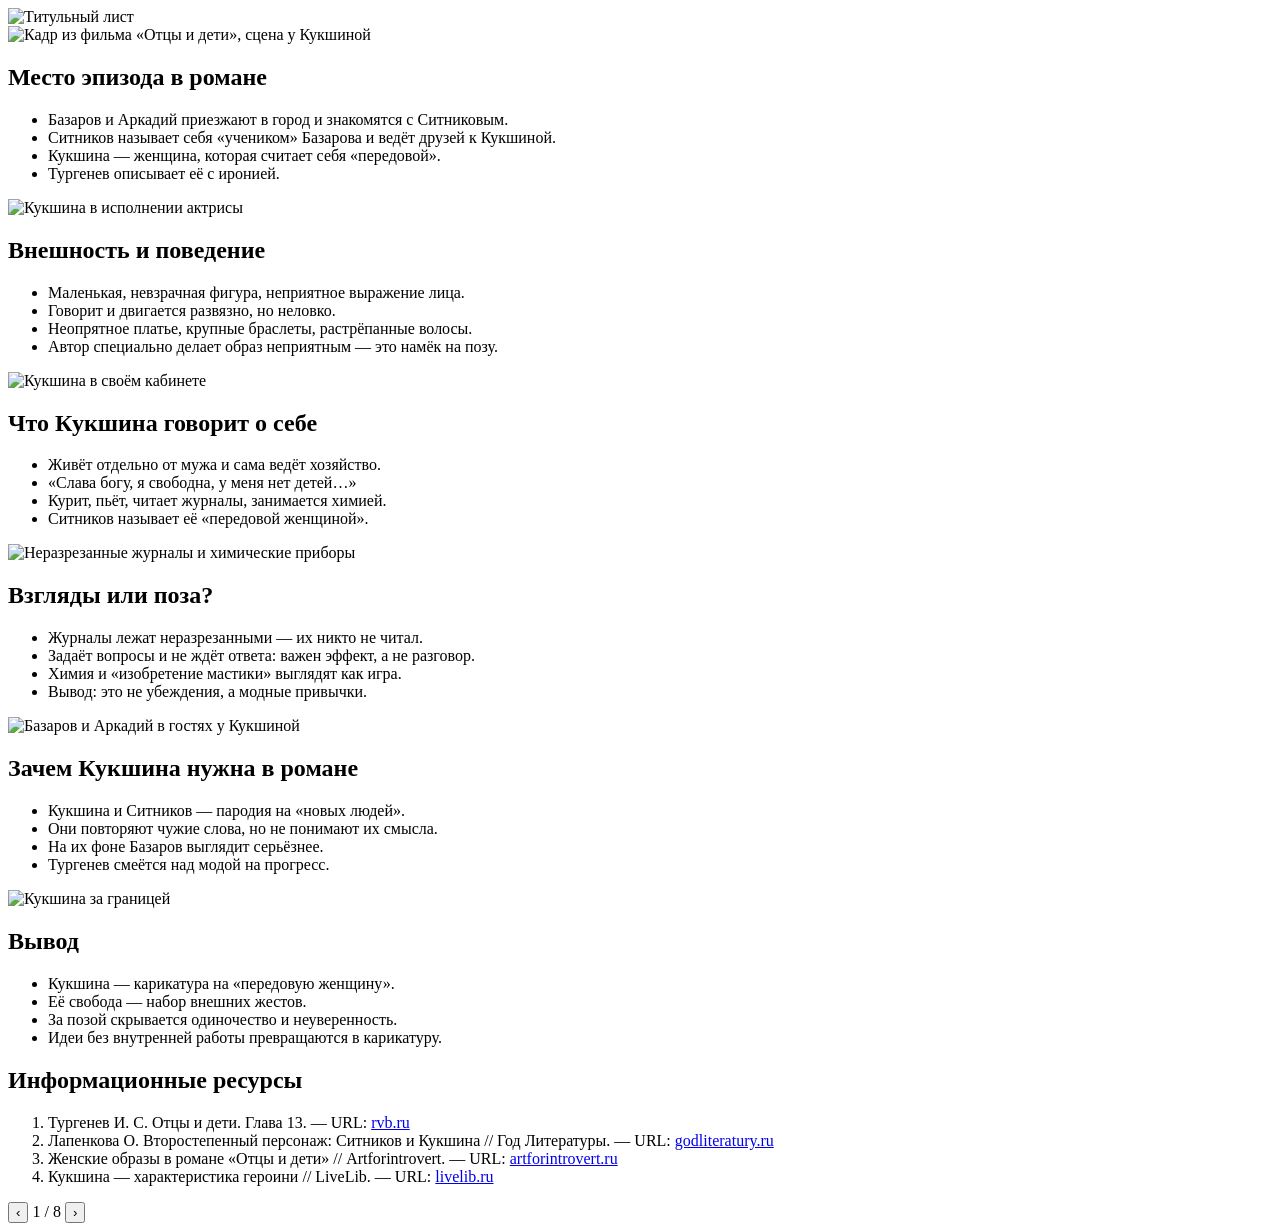
==== index.html @ 2b19e3e8 "Create index.html" ====
<!DOCTYPE html>
<html lang="ru">
<head>
  <meta charset="UTF-8">
  <meta name="viewport" content="width=device-width, initial-scale=1.0">
  <title>Знакомство с Кукшиной — «Отцы и дети»</title>
  <link rel="stylesheet" href="style.css">
</head>
<body>

  <main class="deck" id="deck">

    <!-- 1. ТИТУЛЬНЫЙ СЛАЙД — твоя картинка на весь экран -->
    <section class="slide slide--title is-active" data-slide="1">
      <img class="title-image" src="img/title.jpg" alt="Титульный лист">
    </section>

    <!-- 2 -->
    <section class="slide" data-slide="2">
      <div class="slide__media">
        <img src="img/slide-2.jpg" alt="Кадр из фильма «Отцы и дети», сцена у Кукшиной">
      </div>
      <div class="slide__content">
        <h2 class="slide__title">Место эпизода в романе</h2>
        <ul class="slide__list">
          <li>Базаров и Аркадий приезжают в город и знакомятся с Ситниковым.</li>
          <li>Ситников называет себя «учеником» Базарова и ведёт друзей к Кукшиной.</li>
          <li>Кукшина — женщина, которая считает себя «передовой».</li>
          <li>Тургенев описывает её с иронией.</li>
        </ul>
      </div>
    </section>

    <!-- 3 -->
    <section class="slide" data-slide="3">
      <div class="slide__media">
        <img src="img/slide-3.jpg" alt="Кукшина в исполнении актрисы">
      </div>
      <div class="slide__content">
        <h2 class="slide__title">Внешность и поведение</h2>
        <ul class="slide__list">
          <li>Маленькая, невзрачная фигура, неприятное выражение лица.</li>
          <li>Говорит и двигается развязно, но неловко.</li>
          <li>Неопрятное платье, крупные браслеты, растрёпанные волосы.</li>
          <li>Автор специально делает образ неприятным — это намёк на позу.</li>
        </ul>
      </div>
    </section>

    <!-- 4 -->
    <section class="slide" data-slide="4">
      <div class="slide__media">
        <img src="img/slide-4.jpg" alt="Кукшина в своём кабинете">
      </div>
      <div class="slide__content">
        <h2 class="slide__title">Что Кукшина говорит о себе</h2>
        <ul class="slide__list">
          <li>Живёт отдельно от мужа и сама ведёт хозяйство.</li>
          <li>«Слава богу, я свободна, у меня нет детей…»</li>
          <li>Курит, пьёт, читает журналы, занимается химией.</li>
          <li>Ситников называет её «передовой женщиной».</li>
        </ul>
      </div>
    </section>

    <!-- 5 -->
    <section class="slide" data-slide="5">
      <div class="slide__media">
        <img src="img/slide-5.jpg" alt="Неразрезанные журналы и химические приборы">
      </div>
      <div class="slide__content">
        <h2 class="slide__title">Взгляды или поза?</h2>
        <ul class="slide__list">
          <li>Журналы лежат неразрезанными — их никто не читал.</li>
          <li>Задаёт вопросы и не ждёт ответа: важен эффект, а не разговор.</li>
          <li>Химия и «изобретение мастики» выглядят как игра.</li>
          <li>Вывод: это не убеждения, а модные привычки.</li>
        </ul>
      </div>
    </section>

    <!-- 6 -->
    <section class="slide" data-slide="6">
      <div class="slide__media">
        <img src="img/slide-6.jpg" alt="Базаров и Аркадий в гостях у Кукшиной">
      </div>
      <div class="slide__content">
        <h2 class="slide__title">Зачем Кукшина нужна в романе</h2>
        <ul class="slide__list">
          <li>Кукшина и Ситников — пародия на «новых людей».</li>
          <li>Они повторяют чужие слова, но не понимают их смысла.</li>
          <li>На их фоне Базаров выглядит серьёзнее.</li>
          <li>Тургенев смеётся над модой на прогресс.</li>
        </ul>
      </div>
    </section>

    <!-- 7 -->
    <section class="slide" data-slide="7">
      <div class="slide__media">
        <img src="img/slide-7.jpg" alt="Кукшина за границей">
      </div>
      <div class="slide__content">
        <h2 class="slide__title">Вывод</h2>
        <ul class="slide__list">
          <li>Кукшина — карикатура на «передовую женщину».</li>
          <li>Её свобода — набор внешних жестов.</li>
          <li>За позой скрывается одиночество и неуверенность.</li>
          <li>Идеи без внутренней работы превращаются в карикатуру.</li>
        </ul>
      </div>
    </section>

    <!-- 8 -->
    <section class="slide slide--resources" data-slide="8">
      <div class="slide__content">
        <h2 class="slide__title">Информационные ресурсы</h2>
        <ol class="slide__list slide__list--links">
          <li>Тургенев И. С. Отцы и дети. Глава 13. — URL: <a href="https://rvb.ru/turgenev/01text/vol_08/01/0318.htm" target="_blank" rel="noopener">rvb.ru</a></li>
          <li>Лапенкова О. Второстепенный персонаж: Ситников и Кукшина // Год Литературы. — URL: <a href="https://godliteratury.ru/articles/2024/01/23/vtorostepennyj-personazh-sitnikov-i-kukshina-i-s-turgenev-otcy-i-deti" target="_blank" rel="noopener">godliteratury.ru</a></li>
          <li>Женские образы в романе «Отцы и дети» // Artforintrovert. — URL: <a href="https://artforintrovert.ru/magazine/tpost/7gdvgv6zh1-zhenskie-obrazi-v-romane-ottsi-i-deti-tu" target="_blank" rel="noopener">artforintrovert.ru</a></li>
          <li>Кукшина — характеристика героини // LiveLib. — URL: <a href="https://www.livelib.ru/character/12571/editions-kukshina/~2" target="_blank" rel="noopener">livelib.ru</a></li>
        </ol>
      </div>
    </section>

  </main>

  <div class="controls">
    <button class="controls__btn" id="prev" aria-label="Предыдущий слайд">‹</button>
    <span class="controls__counter"><span id="current">1</span>&nbsp;/&nbsp;<span id="total">8</span></span>
    <button class="controls__btn" id="next" aria-label="Следующий слайд">›</button>
  </div>

  <script src="script.js"></script>
</body>
</html>
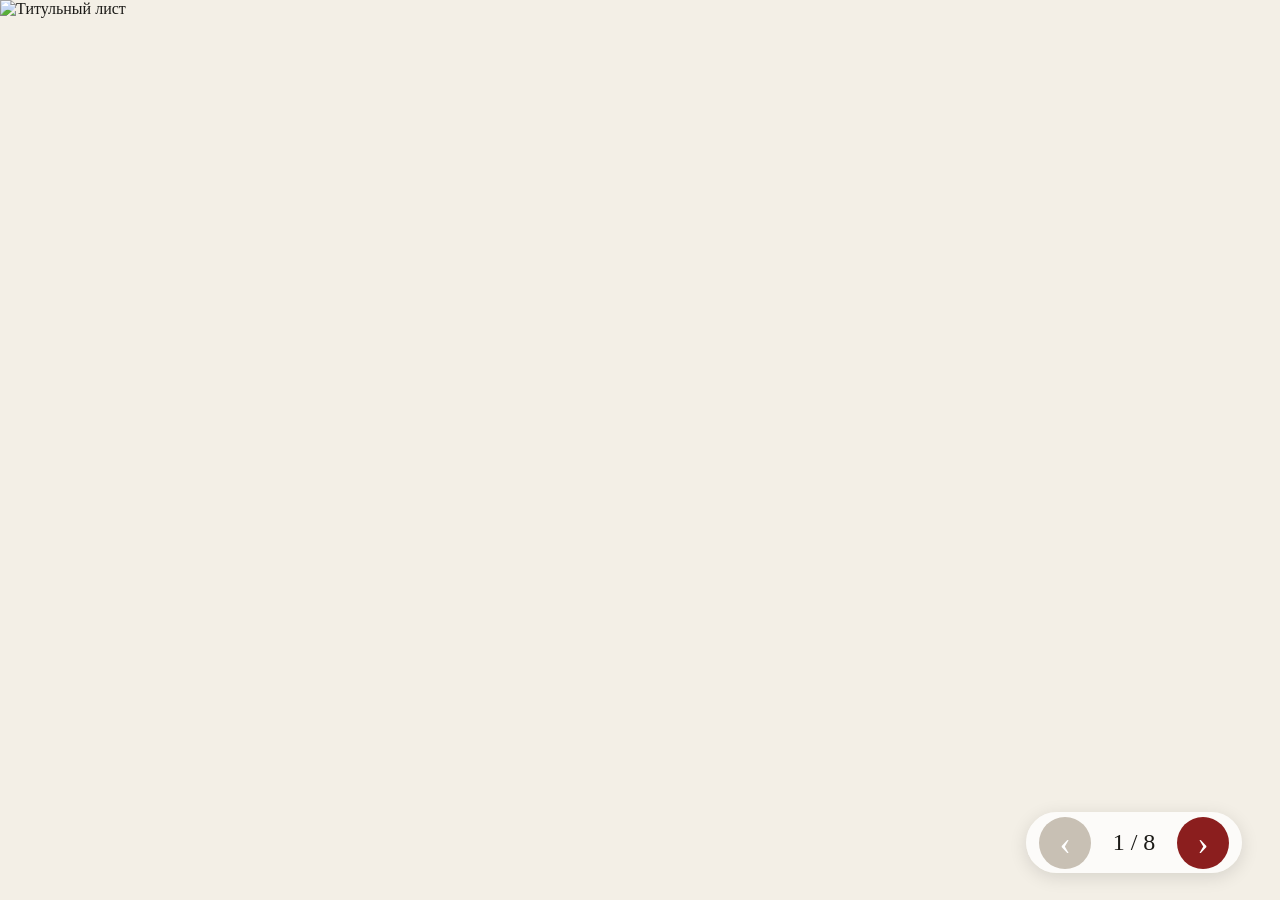
==== commit b781ad89: "Update index.html" ====
--- a/index.html
+++ b/index.html
@@ -23,10 +23,10 @@
       <div class="slide__content">
         <h2 class="slide__title">Место эпизода в романе</h2>
         <ul class="slide__list">
-          <li>Базаров и Аркадий приезжают в город и знакомятся с Ситниковым.</li>
-          <li>Ситников называет себя «учеником» Базарова и ведёт друзей к Кукшиной.</li>
-          <li>Кукшина — женщина, которая считает себя «передовой».</li>
-          <li>Тургенев описывает её с иронией.</li>
+          <li>В городе Базаров и Аркадий знакомятся с Ситниковым.</li>
+          <li>Он называет себя «учеником» Базарова и ведёт их к Кукшиной.</li>
+          <li>Кукшина считает себя «передовой» женщиной.</li>
+          <li>Автор описывает её с иронией.</li>
         </ul>
       </div>
     </section>
@@ -39,10 +39,10 @@
       <div class="slide__content">
         <h2 class="slide__title">Внешность и поведение</h2>
         <ul class="slide__list">
-          <li>Маленькая, невзрачная фигура, неприятное выражение лица.</li>
-          <li>Говорит и двигается развязно, но неловко.</li>
-          <li>Неопрятное платье, крупные браслеты, растрёпанные волосы.</li>
-          <li>Автор специально делает образ неприятным — это намёк на позу.</li>
+          <li>Невзрачная фигура и неприятное лицо.</li>
+          <li>Держится развязно, но при этом очень неловко.</li>
+          <li>Неопрятная одежда, браслеты, растрёпанные волосы.</li>
+          <li>Тургенев специально делает её образ неприятным — это намёк, что она просто играет роль.</li>
         </ul>
       </div>
     </section>
@@ -55,9 +55,9 @@
       <div class="slide__content">
         <h2 class="slide__title">Что Кукшина говорит о себе</h2>
         <ul class="slide__list">
-          <li>Живёт отдельно от мужа и сама ведёт хозяйство.</li>
-          <li>«Слава богу, я свободна, у меня нет детей…»</li>
-          <li>Курит, пьёт, читает журналы, занимается химией.</li>
+          <li>Живёт отдельно от мужа и сама управляет имением.</li>
+          <li>Говорит: «Слава богу, я свободна, у меня нет детей…»</li>
+          <li>Курит, пьёт, выписывает журналы и занимается химией.</li>
           <li>Ситников называет её «передовой женщиной».</li>
         </ul>
       </div>
@@ -71,10 +71,10 @@
       <div class="slide__content">
         <h2 class="slide__title">Взгляды или поза?</h2>
         <ul class="slide__list">
-          <li>Журналы лежат неразрезанными — их никто не читал.</li>
-          <li>Задаёт вопросы и не ждёт ответа: важен эффект, а не разговор.</li>
-          <li>Химия и «изобретение мастики» выглядят как игра.</li>
-          <li>Вывод: это не убеждения, а модные привычки.</li>
+          <li>Журналы лежат неразрезанными — она их даже не читала.</li>
+          <li>Задаёт вопросы, но ответы ей не нужны. Главное — показать себя.</li>
+          <li>Химия и «мастика» — это просто игра в науку.</li>
+          <li>По сути, это не убеждения, а просто мода.</li>
         </ul>
       </div>
     </section>
@@ -87,10 +87,10 @@
       <div class="slide__content">
         <h2 class="slide__title">Зачем Кукшина нужна в романе</h2>
         <ul class="slide__list">
-          <li>Кукшина и Ситников — пародия на «новых людей».</li>
-          <li>Они повторяют чужие слова, но не понимают их смысла.</li>
-          <li>На их фоне Базаров выглядит серьёзнее.</li>
-          <li>Тургенев смеётся над модой на прогресс.</li>
+          <li>Кукшина и Ситников — это карикатура на «новых людей».</li>
+          <li>Они повторяют умные слова, но сами не понимают их сути.</li>
+          <li>Рядом с ними Базаров кажется куда более серьёзным.</li>
+          <li>Автор смеётся не над идеями, а над модой на них.</li>
         </ul>
       </div>
     </section>
@@ -103,10 +103,10 @@
       <div class="slide__content">
         <h2 class="slide__title">Вывод</h2>
         <ul class="slide__list">
-          <li>Кукшина — карикатура на «передовую женщину».</li>
-          <li>Её свобода — набор внешних жестов.</li>
-          <li>За позой скрывается одиночество и неуверенность.</li>
-          <li>Идеи без внутренней работы превращаются в карикатуру.</li>
+          <li>Кукшина — это карикатура на «передовую женщину».</li>
+          <li>Её свобода — это только внешние атрибуты.</li>
+          <li>А за этой позой прячется одиночество и неуверенность.</li>
+          <li>Если идеи не пережиты внутри, они превращаются в карикатуру.</li>
         </ul>
       </div>
     </section>
--- a/style.css
+++ b/style.css
@@ -0,0 +1,249 @@
+* {
+  box-sizing: border-box;
+  margin: 0;
+  padding: 0;
+}
+
+html,
+body {
+  height: 100%;
+}
+
+body {
+  font-family: "Times New Roman", Times, serif;
+  background: #f3efe6;
+  color: #1b1a17;
+  overflow: hidden;
+}
+
+/* ---------- Слайды ---------- */
+
+.deck {
+  position: relative;
+  width: 100%;
+  height: 100%;
+}
+
+.slide {
+  position: absolute;
+  inset: 0;
+  display: grid;
+  grid-template-columns: 1fr 1fr;
+  gap: 4vw;
+  align-items: center;
+  padding: 6vh 6vw;
+  opacity: 0;
+  visibility: hidden;
+  transition: opacity 0.45s ease, visibility 0.45s ease;
+}
+
+.slide.is-active {
+  opacity: 1;
+  visibility: visible;
+}
+
+/* Титульный слайд — картинка на весь экран */
+.slide--title {
+  display: block;
+  padding: 0;
+}
+
+.title-image {
+  display: block;
+  width: 100%;
+  height: 100%;
+  object-fit: cover;
+}
+
+/* Картинка на слайде */
+.slide__media {
+  height: 68vh;
+  overflow: hidden;
+  border-radius: 6px;
+  box-shadow: 0 10px 30px rgba(0, 0, 0, 0.18);
+}
+
+.slide__media img {
+  width: 100%;
+  height: 100%;
+  object-fit: cover;
+}
+
+/* Текст */
+.slide__content {
+  display: flex;
+  flex-direction: column;
+  gap: 2vh;
+}
+
+.slide__title {
+  font-size: clamp(30px, 3vw, 46px);
+  line-height: 1.15;
+  font-weight: 700;
+  border-bottom: 3px solid #8b1e1e;
+  padding-bottom: 0.4em;
+}
+
+.slide__list {
+  list-style: none;
+  display: flex;
+  flex-direction: column;
+  gap: 1.6vh;
+}
+
+.slide__list li {
+  position: relative;
+  padding-left: 1.2em;
+  font-size: clamp(24px, 1.6vw, 30px);
+  line-height: 1.35;
+}
+
+.slide__list li::before {
+  content: "—";
+  position: absolute;
+  left: 0;
+  color: #8b1e1e;
+}
+
+/* Слайд с ресурсами */
+.slide--resources {
+  grid-template-columns: 1fr;
+  padding: 8vh 8vw;
+}
+
+.slide__list--links {
+  counter-reset: link;
+  gap: 2vh;
+}
+
+.slide__list--links li {
+  padding-left: 1.6em;
+  font-size: clamp(24px, 1.35vw, 28px);
+}
+
+.slide__list--links li::before {
+  counter-increment: link;
+  content: counter(link) ".";
+  color: #8b1e1e;
+}
+
+.slide__list--links a {
+  color: #1f4e8c;
+  text-decoration: none;
+  border-bottom: 1px dashed #1f4e8c;
+}
+
+.slide__list--links a:hover {
+  border-bottom-style: solid;
+}
+
+/* ---------- Появление текста (спецэффект) ---------- */
+
+.slide.is-active .slide__title,
+.slide.is-active .slide__list li,
+.slide.is-active .slide__media {
+  animation: riseIn 0.6s ease both;
+}
+
+.slide.is-active .slide__title {
+  animation-delay: 0.1s;
+}
+
+.slide.is-active .slide__media {
+  animation-delay: 0.15s;
+}
+
+.slide.is-active .slide__list li:nth-child(1) { animation-delay: 0.3s; }
+.slide.is-active .slide__list li:nth-child(2) { animation-delay: 0.45s; }
+.slide.is-active .slide__list li:nth-child(3) { animation-delay: 0.6s; }
+.slide.is-active .slide__list li:nth-child(4) { animation-delay: 0.75s; }
+.slide.is-active .slide__list li:nth-child(5) { animation-delay: 0.9s; }
+
+@keyframes riseIn {
+  from {
+    opacity: 0;
+    transform: translateY(22px);
+  }
+  to {
+    opacity: 1;
+    transform: translateY(0);
+  }
+}
+
+/* ---------- Кнопки ---------- */
+
+.controls {
+  position: fixed;
+  right: 3vw;
+  bottom: 3vh;
+  display: flex;
+  align-items: center;
+  gap: 1vw;
+  background: rgba(255, 255, 255, 0.75);
+  padding: 0.5vh 1vw;
+  border-radius: 40px;
+  backdrop-filter: blur(4px);
+  box-shadow: 0 4px 18px rgba(0, 0, 0, 0.12);
+}
+
+.controls__btn {
+  font-family: inherit;
+  font-size: 34px;
+  line-height: 1;
+  width: 52px;
+  height: 52px;
+  border: none;
+  border-radius: 50%;
+  background: #8b1e1e;
+  color: #fff;
+  cursor: pointer;
+  transition: background 0.2s ease, transform 0.15s ease;
+}
+
+.controls__btn:hover {
+  background: #651414;
+  transform: scale(1.06);
+}
+
+.controls__btn:disabled {
+  background: #c8c0b4;
+  cursor: default;
+  transform: none;
+}
+
+.controls__counter {
+  font-size: 24px;
+  min-width: 60px;
+  text-align: center;
+}
+
+/* ---------- Адаптивность ---------- */
+
+@media (max-width: 900px) {
+  .slide {
+    grid-template-columns: 1fr;
+    grid-template-rows: 40% 1fr;
+    padding: 4vh 5vw;
+    gap: 2vh;
+    overflow-y: auto;
+  }
+
+  .slide__media {
+    height: 100%;
+  }
+
+  .slide__list li {
+    font-size: 24px;
+  }
+}
+
+/* Для тех, кто отключил анимацию в системе */
+@media (prefers-reduced-motion: reduce) {
+  .slide,
+  .slide.is-active .slide__title,
+  .slide.is-active .slide__media,
+  .slide.is-active .slide__list li {
+    animation: none;
+    transition: none;
+  }
+}
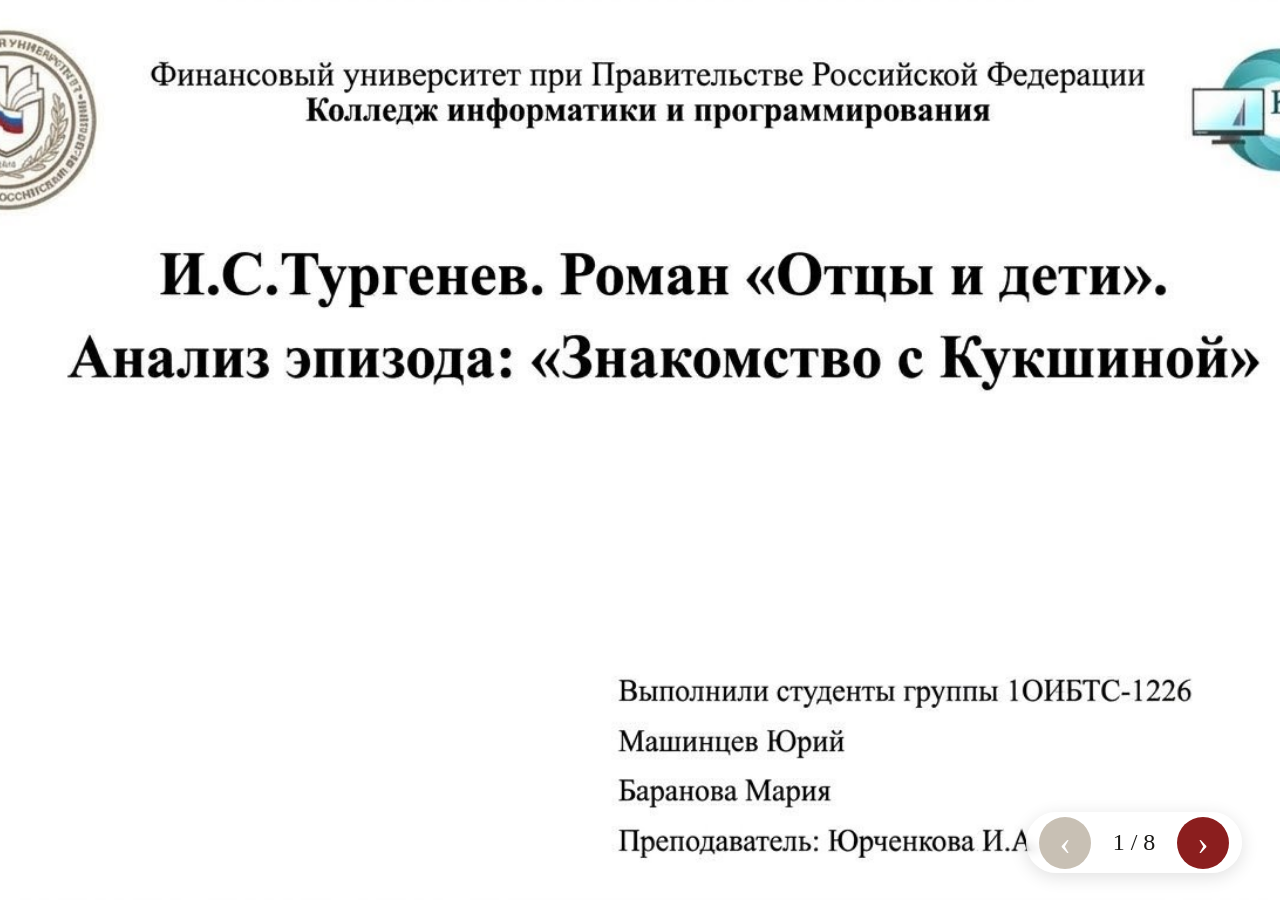
==== commit d9fb9810: "Update index.html" ====
--- a/index.html
+++ b/index.html
@@ -3,7 +3,7 @@
 <head>
   <meta charset="UTF-8">
   <meta name="viewport" content="width=device-width, initial-scale=1.0">
-  <title>Знакомство с Кукшиной — «Отцы и дети»</title>
+  <title>Знакомство с Кукшиной - «Отцы и дети»</title>
   <link rel="stylesheet" href="style.css">
 </head>
 <body>
@@ -42,7 +42,7 @@
           <li>Невзрачная фигура и неприятное лицо.</li>
           <li>Держится развязно, но при этом очень неловко.</li>
           <li>Неопрятная одежда, браслеты, растрёпанные волосы.</li>
-          <li>Тургенев специально делает её образ неприятным — это намёк, что она просто играет роль.</li>
+          <li>Тургенев специально делает её образ неприятным - это намёк, что она просто играет роль.</li>
         </ul>
       </div>
     </section>
@@ -71,8 +71,8 @@
       <div class="slide__content">
         <h2 class="slide__title">Взгляды или поза?</h2>
         <ul class="slide__list">
-          <li>Журналы лежат неразрезанными — она их даже не читала.</li>
-          <li>Задаёт вопросы, но ответы ей не нужны. Главное — показать себя.</li>
+          <li>Журналы лежат неразрезанными - она их даже не читала.</li>
+          <li>Задаёт вопросы, но ответы ей не нужны. Главное - показать себя.</li>
           <li>Химия и «мастика» — это просто игра в науку.</li>
           <li>По сути, это не убеждения, а просто мода.</li>
         </ul>
@@ -87,7 +87,7 @@
       <div class="slide__content">
         <h2 class="slide__title">Зачем Кукшина нужна в романе</h2>
         <ul class="slide__list">
-          <li>Кукшина и Ситников — это карикатура на «новых людей».</li>
+          <li>Кукшина и Ситников - это карикатура на «новых людей».</li>
           <li>Они повторяют умные слова, но сами не понимают их сути.</li>
           <li>Рядом с ними Базаров кажется куда более серьёзным.</li>
           <li>Автор смеётся не над идеями, а над модой на них.</li>
@@ -103,8 +103,8 @@
       <div class="slide__content">
         <h2 class="slide__title">Вывод</h2>
         <ul class="slide__list">
-          <li>Кукшина — это карикатура на «передовую женщину».</li>
-          <li>Её свобода — это только внешние атрибуты.</li>
+          <li>Кукшина - это карикатура на «передовую женщину».</li>
+          <li>Её свобода - это только внешние атрибуты.</li>
           <li>А за этой позой прячется одиночество и неуверенность.</li>
           <li>Если идеи не пережиты внутри, они превращаются в карикатуру.</li>
         </ul>
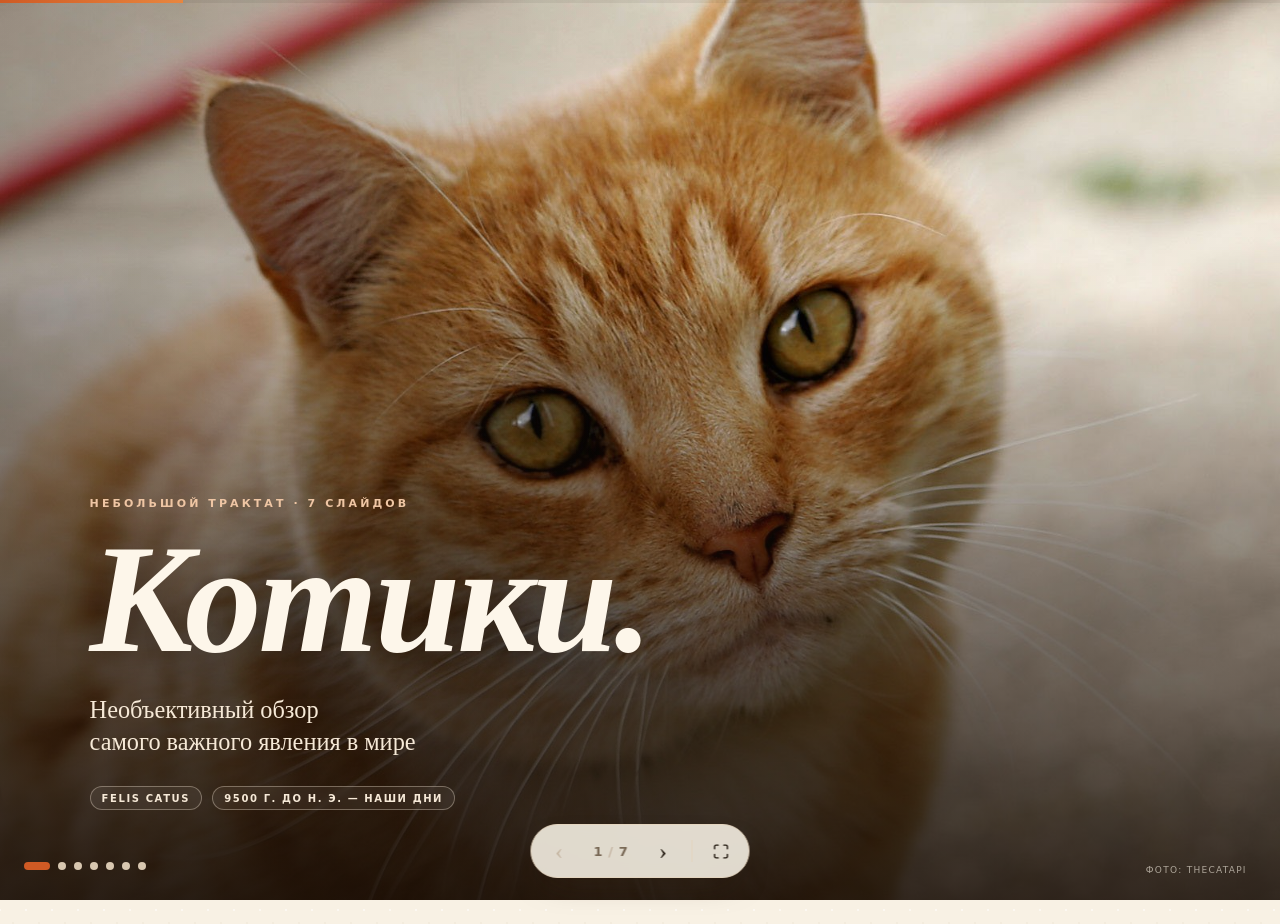
==== commit 883883bc: "Add files via upload" ====
--- a/index.html
+++ b/index.html
@@ -3,133 +3,182 @@
 <head>
   <meta charset="UTF-8">
   <meta name="viewport" content="width=device-width, initial-scale=1.0">
-  <title>Знакомство с Кукшиной - «Отцы и дети»</title>
+  <title>Котики — небольшой трактат</title>
+  <meta name="description" content="Семь слайдов о котиках: наука, анатомия, история, породы и факты.">
   <link rel="stylesheet" href="style.css">
 </head>
 <body>
 
+  <div class="progress" aria-hidden="true"><span class="progress__bar" id="progressBar"></span></div>
+
   <main class="deck" id="deck">
 
-    <!-- 1. ТИТУЛЬНЫЙ СЛАЙД — твоя картинка на весь экран -->
+    <!-- 1. ТИТУЛ -->
     <section class="slide slide--title is-active" data-slide="1">
-      <img class="title-image" src="img/title.jpg" alt="Титульный лист">
+      <img class="title-image" src="img/title.jpg" alt="Рыжий кот смотрит в камеру">
+      <div class="title-shade" aria-hidden="true"></div>
+      <div class="title-content">
+        <p class="title-kicker">Небольшой трактат · 7 слайдов</p>
+        <h1 class="title-name">Котики.</h1>
+        <p class="title-sub">Необъективный обзор<br>самого важного явления в мире</p>
+        <div class="title-meta"><span>Felis catus</span><span>9500 г. до н. э. — наши дни</span></div>
+      </div>
+      <p class="title-credit">Фото: TheCatAPI</p>
     </section>
 
-    <!-- 2 -->
+    <!-- 2. НАУКА -->
     <section class="slide" data-slide="2">
-      <div class="slide__media">
-        <img src="img/slide-2.jpg" alt="Кадр из фильма «Отцы и дети», сцена у Кукшиной">
-      </div>
+      <figure class="slide__media">
+        <img src="img/slide-2.jpg" alt="Кот лежит на ковре и смотрит в камеру">
+        <figcaption>Профессиональный лежебока. Фото: TheCatAPI</figcaption>
+      </figure>
       <div class="slide__content">
-        <h2 class="slide__title">Место эпизода в романе</h2>
+        <p class="slide__kicker">01 · Наука</p>
+        <h2 class="slide__title">Кто вы, мистер Кот?</h2>
+        <p class="slide__lead">Кошка живёт рядом с человеком дольше, чем существует письменность. За это время она неплохо устроилась.</p>
         <ul class="slide__list">
-          <li>В городе Базаров и Аркадий знакомятся с Ситниковым.</li>
-          <li>Он называет себя «учеником» Базарова и ведёт их к Кукшиной.</li>
-          <li>Кукшина считает себя «передовой» женщиной.</li>
-          <li>Автор описывает её с иронией.</li>
+          <li>Одомашнены ~10 000 лет назад. Древнейшее захоронение человека с кошкой — Кипр, ~9500 г. до н. э.</li>
+          <li>230 костей и 32 мышцы в каждом ухе. Неудивительно, что уши живут своей жизнью.</li>
+          <li>Мурчат на 25–150 Гц — на этой частоте кости, говорят, заживают быстрее.</li>
+          <li>Спят 12–16 часов в сутки: до двух третей жизни — лёжа.</li>
+          <li>Около 250 млн нейронов в коре — больше, чем у собаки. Собака всё равно не поверит.</li>
         </ul>
       </div>
+      <span class="slide__num" aria-hidden="true">02</span>
     </section>
 
-    <!-- 3 -->
-    <section class="slide" data-slide="3">
-      <div class="slide__media">
-        <img src="img/slide-3.jpg" alt="Кукшина в исполнении актрисы">
+    <!-- 3. АНАТОМИЯ -->
+    <section class="slide slide--flip" data-slide="3">
+      <figure class="slide__media">
+        <img src="img/slide-3.jpg" alt="Морда кота крупным планом: глаз и усы">
+        <figcaption>Вибриссы в рабочем положении. Фото: TheCatAPI</figcaption>
+      </figure>
+      <div class="slide__content">
+        <p class="slide__kicker">02 · Анатомия</p>
+        <h2 class="slide__title">Анатомия обаяния</h2>
+        <p class="slide__lead">Всё, что кажется милым, на самом деле — инженерия.</p>
+        <div class="features">
+          <div class="feature">
+            <h3>Глаза</h3>
+            <p>Тапетум — зеркальный слой. Видят при свете в шесть раз слабее того, что нужно человеку. В полной темноте — нет.</p>
+          </div>
+          <div class="feature">
+            <h3>Усы</h3>
+            <p>Вибриссы шириной с тело: встроенный дальномер. Стричь нельзя — это не украшение.</p>
+          </div>
+          <div class="feature">
+            <h3>Уши</h3>
+            <p>32 мышцы, поворот на 180°, каждое независимо. Живой радар.</p>
+          </div>
+          <div class="feature">
+            <h3>Хвост</h3>
+            <p>Балансир и индикатор настроения. Дёргается — лучше не гладить.</p>
+          </div>
+        </div>
       </div>
+      <span class="slide__num" aria-hidden="true">03</span>
+    </section>
+
+    <!-- 4. ИСТОРИЯ -->
+    <section class="slide" data-slide="4">
+      <figure class="slide__media">
+        <img src="img/slide-4.jpg" alt="Чёрный кот в солнцезащитных очках лежит на столе">
+        <figcaption>Звезда интернета. Фото: TheCatAPI</figcaption>
+      </figure>
       <div class="slide__content">
-        <h2 class="slide__title">Внешность и поведение</h2>
-        <ul class="slide__list">
-          <li>Невзрачная фигура и неприятное лицо.</li>
-          <li>Держится развязно, но при этом очень неловко.</li>
-          <li>Неопрятная одежда, браслеты, растрёпанные волосы.</li>
-          <li>Тургенев специально делает её образ неприятным - это намёк, что она просто играет роль.</li>
+        <p class="slide__kicker">03 · Культура</p>
+        <h2 class="slide__title">От Бастет до мемов</h2>
+        <p class="slide__lead">Путь от божества до интернет-звезды занял всего-то одиннадцать тысяч лет.</p>
+        <ol class="timeline">
+          <li><span class="year">~9500 до н. э.</span>Кипр: кошку хоронят вместе с человеком.</li>
+          <li><span class="year">~2000 до н. э.</span>Египет: кошка — воплощение Бастет. За убийство кошки — смерть.</li>
+          <li><span class="year">Средние века</span>Европа: из символа уюта — в символ ведьмы. Потом Европа пожалела: чума.</li>
+          <li><span class="year">1871</span>Лондон, Хрустальный дворец: первая выставка кошек.</li>
+          <li><span class="year">2005–2015</span>Интернет: YouTube, «I Can Has Cheezburger», Grumpy Cat. Кот стал контентом.</li>
+        </ol>
+      </div>
+      <span class="slide__num" aria-hidden="true">04</span>
+    </section>
+
+    <!-- 5. ПОРОДЫ -->
+    <section class="slide slide--flip" data-slide="5">
+      <figure class="slide__media">
+        <img src="img/slide-5.jpg" alt="Пушистый кот сидит в снегу">
+        <figcaption>Судя по шубе — сибирская. Фото: TheCatAPI</figcaption>
+      </figure>
+      <div class="slide__content">
+        <p class="slide__kicker">04 · Породы</p>
+        <h2 class="slide__title">Краткий гид по породам</h2>
+        <p class="slide__lead">Все кошки прекрасны. Некоторые — ещё и очень большие.</p>
+        <div class="breeds">
+          <div class="breed"><b>Мейн-кун</b><span>«Кот-собака» до 12 кг. Обожает хозяина и воду.</span></div>
+          <div class="breed"><b>Сибирская</b><span>Тройная шуба. Переживёт зиму и вашу диету.</span></div>
+          <div class="breed"><b>Бенгальская</b><span>Леопард в квартире. Любит воду и высоту.</span></div>
+          <div class="breed"><b>Сфинкс</b><span>Без шерсти, но с характером и тёплым пузом.</span></div>
+          <div class="breed"><b>Британская</b><span>Плюшевый флегматик. Идеален для дивана.</span></div>
+          <div class="breed"><b>Шотландская</b><span>Уши-конвертики и мудрый взгляд.</span></div>
+        </div>
+      </div>
+      <span class="slide__num" aria-hidden="true">05</span>
+    </section>
+
+    <!-- 6. ФАКТЫ -->
+    <section class="slide slide--facts" data-slide="6">
+      <figure class="slide__media">
+        <img src="img/slide-6.jpg" alt="Кот лакомится мороженым">
+        <figcaption>Ест то, что не может распробовать. Фото: TheCatAPI</figcaption>
+      </figure>
+      <div class="slide__content">
+        <p class="slide__kicker">05 · Мифы</p>
+        <h2 class="slide__title">Семь фактов, звучащих как выдумка</h2>
+        <ul class="facts">
+          <li>Не чувствуют сладкого: рецептор Tas1r2 сломан.</li>
+          <li>В полной темноте не видят — им нужно в шесть раз меньше света.</li>
+          <li>Медленное моргание значит «я тебе доверяю». Проверено в 2020-м.</li>
+          <li>Усы в ширину тела — встроенный дальномер.</li>
+          <li>Мурчат не только от удовольствия, но и чтобы успокоиться.</li>
+          <li>Не потеют: охлаждаются через подушечки лап.</li>
+          <li>Пьют только лакая — сосать не умеют.</li>
         </ul>
       </div>
+      <span class="slide__num" aria-hidden="true">06</span>
     </section>
 
-    <!-- 4 -->
-    <section class="slide" data-slide="4">
-      <div class="slide__media">
-        <img src="img/slide-4.jpg" alt="Кукшина в своём кабинете">
+    <!-- 7. ИТОГ -->
+    <section class="slide slide--flip slide--final" data-slide="7">
+      <figure class="slide__media" id="petTarget">
+        <img src="img/slide-7.jpg" alt="Полосатый кот спит на солнце">
+        <figcaption>Идеальный финал. Фото: TheCatAPI</figcaption>
+      </figure>
+      <div class="slide__content">
+        <p class="slide__kicker">06 · Итог</p>
+        <h2 class="slide__title">Кот — это не питомец.<br>Это стиль жизни.</h2>
+        <ul class="slide__list">
+          <li>Приходит, когда сам решит. Поэтому его приход — событие.</li>
+          <li>Лучший будильник — тёплый и мурчащий.</li>
+          <li>Если сомневаешься — погладь кота. Если не сомневаешься — тоже.</li>
+        </ul>
+        <button class="pet-btn" id="petBtn" type="button" aria-label="Погладить кота">Погладить кота</button>
+        <p class="sources">Источники: Wikipedia («Cat», «Cat communication»), Humphrey et al., 2020; фото — TheCatAPI.</p>
       </div>
-      <div class="slide__content">
-        <h2 class="slide__title">Что Кукшина говорит о себе</h2>
-        <ul class="slide__list">
-          <li>Живёт отдельно от мужа и сама управляет имением.</li>
-          <li>Говорит: «Слава богу, я свободна, у меня нет детей…»</li>
-          <li>Курит, пьёт, выписывает журналы и занимается химией.</li>
-          <li>Ситников называет её «передовой женщиной».</li>
-        </ul>
-      </div>
-    </section>
-
-    <!-- 5 -->
-    <section class="slide" data-slide="5">
-      <div class="slide__media">
-        <img src="img/slide-5.jpg" alt="Неразрезанные журналы и химические приборы">
-      </div>
-      <div class="slide__content">
-        <h2 class="slide__title">Взгляды или поза?</h2>
-        <ul class="slide__list">
-          <li>Журналы лежат неразрезанными - она их даже не читала.</li>
-          <li>Задаёт вопросы, но ответы ей не нужны. Главное - показать себя.</li>
-          <li>Химия и «мастика» — это просто игра в науку.</li>
-          <li>По сути, это не убеждения, а просто мода.</li>
-        </ul>
-      </div>
-    </section>
-
-    <!-- 6 -->
-    <section class="slide" data-slide="6">
-      <div class="slide__media">
-        <img src="img/slide-6.jpg" alt="Базаров и Аркадий в гостях у Кукшиной">
-      </div>
-      <div class="slide__content">
-        <h2 class="slide__title">Зачем Кукшина нужна в романе</h2>
-        <ul class="slide__list">
-          <li>Кукшина и Ситников - это карикатура на «новых людей».</li>
-          <li>Они повторяют умные слова, но сами не понимают их сути.</li>
-          <li>Рядом с ними Базаров кажется куда более серьёзным.</li>
-          <li>Автор смеётся не над идеями, а над модой на них.</li>
-        </ul>
-      </div>
-    </section>
-
-    <!-- 7 -->
-    <section class="slide" data-slide="7">
-      <div class="slide__media">
-        <img src="img/slide-7.jpg" alt="Кукшина за границей">
-      </div>
-      <div class="slide__content">
-        <h2 class="slide__title">Вывод</h2>
-        <ul class="slide__list">
-          <li>Кукшина - это карикатура на «передовую женщину».</li>
-          <li>Её свобода - это только внешние атрибуты.</li>
-          <li>А за этой позой прячется одиночество и неуверенность.</li>
-          <li>Если идеи не пережиты внутри, они превращаются в карикатуру.</li>
-        </ul>
-      </div>
-    </section>
-
-    <!-- 8 -->
-    <section class="slide slide--resources" data-slide="8">
-      <div class="slide__content">
-        <h2 class="slide__title">Информационные ресурсы</h2>
-        <ol class="slide__list slide__list--links">
-          <li>Тургенев И. С. Отцы и дети. Глава 13. — URL: <a href="https://rvb.ru/turgenev/01text/vol_08/01/0318.htm" target="_blank" rel="noopener">rvb.ru</a></li>
-          <li>Лапенкова О. Второстепенный персонаж: Ситников и Кукшина // Год Литературы. — URL: <a href="https://godliteratury.ru/articles/2024/01/23/vtorostepennyj-personazh-sitnikov-i-kukshina-i-s-turgenev-otcy-i-deti" target="_blank" rel="noopener">godliteratury.ru</a></li>
-          <li>Женские образы в романе «Отцы и дети» // Artforintrovert. — URL: <a href="https://artforintrovert.ru/magazine/tpost/7gdvgv6zh1-zhenskie-obrazi-v-romane-ottsi-i-deti-tu" target="_blank" rel="noopener">artforintrovert.ru</a></li>
-          <li>Кукшина — характеристика героини // LiveLib. — URL: <a href="https://www.livelib.ru/character/12571/editions-kukshina/~2" target="_blank" rel="noopener">livelib.ru</a></li>
-        </ol>
-      </div>
+      <span class="slide__num" aria-hidden="true">07</span>
     </section>
 
   </main>
 
+  <nav class="dots" id="dots" aria-label="Навигация по слайдам"></nav>
+
   <div class="controls">
-    <button class="controls__btn" id="prev" aria-label="Предыдущий слайд">‹</button>
-    <span class="controls__counter"><span id="current">1</span>&nbsp;/&nbsp;<span id="total">8</span></span>
-    <button class="controls__btn" id="next" aria-label="Следующий слайд">›</button>
+    <button class="controls__btn" id="prev" type="button" aria-label="Предыдущий слайд">‹</button>
+    <span class="controls__counter"><span id="current">1</span><span class="slash">/</span><span id="total">7</span></span>
+    <button class="controls__btn" id="next" type="button" aria-label="Следующий слайд">›</button>
+    <span class="controls__sep" aria-hidden="true"></span>
+    <button class="controls__btn controls__btn--icon" id="fullscreen" type="button" aria-label="Полный экран" title="Полный экран (F)">
+      <svg viewBox="0 0 24 24" width="17" height="17" fill="none" stroke="currentColor" stroke-width="2" stroke-linecap="round" stroke-linejoin="round" aria-hidden="true">
+        <path d="M8 3H5a2 2 0 0 0-2 2v3"/><path d="M16 3h3a2 2 0 0 1 2 2v3"/>
+        <path d="M8 21H5a2 2 0 0 1-2-2v-3"/><path d="M16 21h3a2 2 0 0 0 2-2v-3"/>
+      </svg>
+    </button>
   </div>
 
   <script src="script.js"></script>
--- a/style.css
+++ b/style.css
@@ -1,249 +1,713 @@
-* {
-  box-sizing: border-box;
-  margin: 0;
-  padding: 0;
-}
-
-html,
+/* ============================================================
+   Котики — небольшой трактат
+   7 слайдов · HTML/CSS/JS без зависимостей
+   ============================================================ */
+
+:root {
+  --paper: #f8f1e4;
+  --paper-deep: #f1e6d2;
+  --ink: #241b12;
+  --ink-soft: #3a2f24;
+  --muted: #7a6a57;
+  --accent: #cf5a24;
+  --accent-dark: #a8431a;
+  --accent-soft: #efc6a4;
+  --sage: #66735c;
+  --line: #e4d5bf;
+  --serif: Georgia, "Times New Roman", Times, serif;
+  --sans: "Segoe UI", system-ui, -apple-system, "Helvetica Neue", Arial, sans-serif;
+  --paw: url("data:image/svg+xml,%3Csvg xmlns='http://www.w3.org/2000/svg' viewBox='0 0 100 100'%3E%3Cellipse cx='50' cy='64' rx='27' ry='22'/%3E%3Ccircle cx='22' cy='40' r='11'/%3E%3Ccircle cx='40' cy='26' r='11'/%3E%3Ccircle cx='60' cy='26' r='11'/%3E%3Ccircle cx='78' cy='40' r='11'/%3E%3C/svg%3E");
+}
+
+* { box-sizing: border-box; margin: 0; padding: 0; }
+
+html, body { height: 100%; }
+
 body {
-  height: 100%;
-}
-
-body {
-  font-family: "Times New Roman", Times, serif;
-  background: #f3efe6;
-  color: #1b1a17;
+  font-family: var(--sans);
+  color: var(--ink);
+  background-color: var(--paper);
+  background-image:
+    radial-gradient(rgba(140, 105, 70, 0.045) 1px, transparent 1px),
+    radial-gradient(rgba(255, 255, 255, 0.5) 1px, transparent 1px);
+  background-size: 26px 26px, 26px 26px;
+  background-position: 0 0, 13px 13px;
   overflow: hidden;
 }
 
-/* ---------- Слайды ---------- */
-
-.deck {
-  position: relative;
-  width: 100%;
-  height: 100%;
-}
+/* ---------- Общая сцена ---------- */
+
+.deck { position: relative; width: 100%; height: 100vh; height: 100dvh; }
 
 .slide {
   position: absolute;
   inset: 0;
   display: grid;
-  grid-template-columns: 1fr 1fr;
-  gap: 4vw;
+  grid-template-columns: minmax(0, 1.04fr) minmax(0, 0.96fr);
+  gap: 5vw;
   align-items: center;
-  padding: 6vh 6vw;
+  padding: 7vh 6.5vw 10vh;
   opacity: 0;
   visibility: hidden;
-  transition: opacity 0.45s ease, visibility 0.45s ease;
-}
-
-.slide.is-active {
-  opacity: 1;
-  visibility: visible;
-}
-
-/* Титульный слайд — картинка на весь экран */
-.slide--title {
-  display: block;
-  padding: 0;
-}
+  transition: opacity 0.5s ease, visibility 0.5s ease;
+  z-index: 1;
+}
+
+.slide.is-active { opacity: 1; visibility: visible; z-index: 2; }
+
+/* ---------- Титульный слайд ---------- */
+
+.slide--title { display: block; padding: 0; }
 
 .title-image {
-  display: block;
+  position: absolute;
+  inset: 0;
   width: 100%;
   height: 100%;
   object-fit: cover;
-}
-
-/* Картинка на слайде */
+  object-position: 50% 32%;
+}
+
+.title-shade {
+  position: absolute;
+  inset: 0;
+  background:
+    linear-gradient(to top, rgba(24, 14, 7, 0.86) 0%, rgba(24, 14, 7, 0.42) 38%, rgba(24, 14, 7, 0.05) 68%),
+    linear-gradient(to right, rgba(24, 14, 7, 0.38) 0%, rgba(24, 14, 7, 0) 55%);
+}
+
+.title-content {
+  position: absolute;
+  left: 7vw;
+  right: 7vw;
+  bottom: 10vh;
+  color: #fdf6ea;
+  z-index: 2;
+  max-width: 900px;
+}
+
+.title-kicker {
+  font-family: var(--sans);
+  font-size: clamp(11px, 0.85vw, 14px);
+  font-weight: 600;
+  letter-spacing: 0.28em;
+  text-transform: uppercase;
+  color: var(--accent-soft);
+  margin-bottom: 2.2vh;
+}
+
+.title-name {
+  font-family: var(--serif);
+  font-style: italic;
+  font-weight: 700;
+  font-size: clamp(64px, 12vw, 190px);
+  line-height: 0.92;
+  letter-spacing: -0.02em;
+  text-shadow: 0 6px 40px rgba(0, 0, 0, 0.35);
+}
+
+.title-sub {
+  font-family: var(--serif);
+  font-size: clamp(18px, 1.9vw, 30px);
+  line-height: 1.3;
+  margin-top: 2.6vh;
+  color: #f6e9d7;
+  max-width: 24em;
+}
+
+.title-meta {
+  display: flex;
+  flex-wrap: wrap;
+  gap: 0.6vw 0.8vw;
+  margin-top: 3.2vh;
+}
+
+.title-meta span {
+  font-family: var(--sans);
+  font-size: clamp(10px, 0.78vw, 13px);
+  font-weight: 600;
+  letter-spacing: 0.16em;
+  text-transform: uppercase;
+  color: #f6e9d7;
+  border: 1px solid rgba(246, 233, 215, 0.35);
+  border-radius: 999px;
+  padding: 0.55em 1.1em;
+  backdrop-filter: blur(3px);
+  background: rgba(255, 255, 255, 0.06);
+}
+
+.title-credit {
+  position: absolute;
+  right: 2.6vw;
+  bottom: 2.8vh;
+  z-index: 2;
+  font-size: clamp(9px, 0.64vw, 11px);
+  letter-spacing: 0.14em;
+  text-transform: uppercase;
+  color: rgba(253, 246, 234, 0.6);
+}
+
+/* ---------- Контентные слайды ---------- */
+
+.slide--flip .slide__media { order: 2; }
+.slide--flip .slide__content { order: 1; }
+
 .slide__media {
-  height: 68vh;
-  overflow: hidden;
-  border-radius: 6px;
-  box-shadow: 0 10px 30px rgba(0, 0, 0, 0.18);
+  position: relative;
+  justify-self: center;
+  width: 100%;
+  max-width: 620px;
+  min-width: 0;
+  background: #fffdf8;
+  padding: 10px 10px 12px;
+  border-radius: 3px;
+  box-shadow:
+    0 28px 60px -28px rgba(48, 30, 12, 0.55),
+    0 4px 14px rgba(48, 30, 12, 0.14);
+  transform: rotate(-1.4deg);
+}
+
+.slide--flip .slide__media { transform: rotate(1.4deg); }
+
+.slide__media::before {
+  content: "";
+  position: absolute;
+  top: -13px;
+  left: 50%;
+  width: 92px;
+  height: 26px;
+  transform: translateX(-50%) rotate(-2deg);
+  background: rgba(226, 190, 145, 0.55);
+  box-shadow: 0 2px 6px rgba(48, 30, 12, 0.12);
+  border-radius: 1px;
 }
 
 .slide__media img {
+  display: block;
   width: 100%;
-  height: 100%;
+  height: 58vh;
   object-fit: cover;
-}
-
-/* Текст */
-.slide__content {
+  border-radius: 1px;
+  background: var(--paper-deep);
+}
+
+.slide__media figcaption {
+  padding-top: 9px;
+  font-family: var(--sans);
+  font-size: 11.5px;
+  line-height: 1.4;
+  letter-spacing: 0.02em;
+  color: #93826c;
+  text-align: center;
+}
+
+.slide__content { position: relative; z-index: 2; max-width: 640px; min-width: 0; }
+
+.slide__kicker {
+  display: flex;
+  align-items: center;
+  gap: 12px;
+  font-family: var(--sans);
+  font-size: 12px;
+  font-weight: 700;
+  letter-spacing: 0.22em;
+  text-transform: uppercase;
+  color: var(--accent);
+}
+
+.slide__kicker::before {
+  content: "";
+  width: 28px;
+  height: 2px;
+  background: var(--accent);
+  flex: none;
+}
+
+.slide__title {
+  font-family: var(--serif);
+  font-size: clamp(32px, 3.3vw, 52px);
+  line-height: 1.12;
+  letter-spacing: -0.012em;
+  margin: 1.6vh 0 1.4vh;
+  text-wrap: balance;
+}
+
+.slide__lead {
+  font-size: clamp(14px, 1.08vw, 17.5px);
+  line-height: 1.55;
+  color: var(--muted);
+  max-width: 54ch;
+  margin-bottom: 2.2vh;
+}
+
+.slide__list { list-style: none; display: flex; flex-direction: column; gap: 1.15vh; }
+
+.slide__list li {
+  position: relative;
+  padding-left: 30px;
+  font-size: clamp(14px, 1.06vw, 17px);
+  line-height: 1.45;
+  color: var(--ink-soft);
+}
+
+.slide__list li::before {
+  content: "";
+  position: absolute;
+  left: 2px;
+  top: 0.22em;
+  width: 15px;
+  height: 15px;
+  background: var(--accent);
+  -webkit-mask: var(--paw) center / contain no-repeat;
+  mask: var(--paw) center / contain no-repeat;
+  opacity: 0.85;
+}
+
+.slide__num {
+  position: absolute;
+  right: 2.6vw;
+  bottom: -1.5vh;
+  font-family: var(--serif);
+  font-size: clamp(120px, 15vw, 210px);
+  line-height: 1;
+  color: rgba(207, 90, 36, 0.075);
+  z-index: 0;
+  pointer-events: none;
+  user-select: none;
+}
+
+/* ---------- Особые блоки ---------- */
+
+/* 4 карточки (анатомия) */
+.features {
+  display: grid;
+  grid-template-columns: 1fr 1fr;
+  gap: 1.1vh 1vw;
+}
+
+.feature {
+  background: rgba(255, 253, 248, 0.66);
+  border: 1px solid var(--line);
+  border-radius: 12px;
+  padding: 1.35vh 1.1vw;
+}
+
+.feature h3 {
+  font-family: var(--sans);
+  font-size: 12px;
+  font-weight: 700;
+  letter-spacing: 0.16em;
+  text-transform: uppercase;
+  color: var(--accent);
+  margin-bottom: 0.55vh;
+}
+
+.feature p {
+  font-size: clamp(12.5px, 0.94vw, 15px);
+  line-height: 1.42;
+  color: var(--ink-soft);
+}
+
+/* Таймлайн (история) */
+.timeline {
+  list-style: none;
+  position: relative;
+  padding-left: 28px;
   display: flex;
   flex-direction: column;
-  gap: 2vh;
-}
-
-.slide__title {
-  font-size: clamp(30px, 3vw, 46px);
-  line-height: 1.15;
+  gap: 1.15vh;
+}
+
+.timeline::before {
+  content: "";
+  position: absolute;
+  left: 5px;
+  top: 8px;
+  bottom: 8px;
+  width: 2px;
+  background: linear-gradient(to bottom, var(--accent-soft), rgba(239, 198, 164, 0.15));
+}
+
+.timeline li {
+  position: relative;
+  font-size: clamp(13px, 0.98vw, 16px);
+  line-height: 1.4;
+  color: var(--ink-soft);
+}
+
+.timeline li::before {
+  content: "";
+  position: absolute;
+  left: -28px;
+  top: 0.35em;
+  width: 12px;
+  height: 12px;
+  border-radius: 50%;
+  background: #fffdf8;
+  border: 2.5px solid var(--accent);
+}
+
+.timeline .year {
+  display: block;
+  font-family: var(--sans);
+  font-size: 10.5px;
   font-weight: 700;
-  border-bottom: 3px solid #8b1e1e;
-  padding-bottom: 0.4em;
-}
-
-.slide__list {
-  list-style: none;
+  letter-spacing: 0.14em;
+  text-transform: uppercase;
+  color: var(--accent);
+  margin-bottom: 0.2vh;
+}
+
+/* Породы */
+.breeds {
+  display: grid;
+  grid-template-columns: 1fr 1fr;
+  gap: 1.1vh 1vw;
+}
+
+.breed {
   display: flex;
   flex-direction: column;
-  gap: 1.6vh;
-}
-
-.slide__list li {
+  gap: 0.3vh;
+  padding: 1.1vh 1vw;
+  background: rgba(255, 253, 248, 0.55);
+  border-left: 2px solid var(--accent-soft);
+  border-radius: 0 10px 10px 0;
+}
+
+.breed b {
+  font-family: var(--serif);
+  font-size: clamp(14px, 1.02vw, 16.5px);
+  font-weight: 700;
+  color: var(--ink);
+}
+
+.breed span {
+  font-size: clamp(12px, 0.88vw, 14px);
+  line-height: 1.4;
+  color: var(--muted);
+}
+
+/* Факты */
+.facts {
+  list-style: none;
+  counter-reset: fact;
+  display: grid;
+  grid-template-columns: 1fr 1fr;
+  gap: 1.3vh 1.2vw;
+}
+
+.facts li {
+  counter-increment: fact;
   position: relative;
-  padding-left: 1.2em;
-  font-size: clamp(24px, 1.6vw, 30px);
-  line-height: 1.35;
-}
-
-.slide__list li::before {
-  content: "—";
+  padding-left: 34px;
+  font-size: clamp(13px, 0.98vw, 16px);
+  line-height: 1.42;
+  color: var(--ink-soft);
+}
+
+.facts li::before {
+  content: counter(fact, decimal-leading-zero);
   position: absolute;
   left: 0;
-  color: #8b1e1e;
-}
-
-/* Слайд с ресурсами */
-.slide--resources {
-  grid-template-columns: 1fr;
-  padding: 8vh 8vw;
-}
-
-.slide__list--links {
-  counter-reset: link;
-  gap: 2vh;
-}
-
-.slide__list--links li {
-  padding-left: 1.6em;
-  font-size: clamp(24px, 1.35vw, 28px);
-}
-
-.slide__list--links li::before {
-  counter-increment: link;
-  content: counter(link) ".";
-  color: #8b1e1e;
-}
-
-.slide__list--links a {
-  color: #1f4e8c;
-  text-decoration: none;
-  border-bottom: 1px dashed #1f4e8c;
-}
-
-.slide__list--links a:hover {
-  border-bottom-style: solid;
-}
-
-/* ---------- Появление текста (спецэффект) ---------- */
-
+  top: 0.15em;
+  font-family: var(--serif);
+  font-size: 13px;
+  font-weight: 700;
+  color: var(--accent);
+  letter-spacing: 0.03em;
+}
+
+.facts li:last-child { grid-column: 1 / -1; }
+
+/* Финал */
+.slide--final .slide__title { font-size: clamp(28px, 2.9vw, 46px); }
+
+.slide--facts .slide__title { font-size: clamp(30px, 2.9vw, 46px); }
+
+.pet-btn {
+  margin-top: 2.6vh;
+  display: inline-flex;
+  align-items: center;
+  gap: 10px;
+  font-family: var(--sans);
+  font-size: 14px;
+  font-weight: 600;
+  letter-spacing: 0.04em;
+  color: #fff8ee;
+  background: var(--accent);
+  border: none;
+  border-radius: 999px;
+  padding: 12px 22px;
+  cursor: pointer;
+  box-shadow: 0 12px 26px -12px rgba(207, 90, 36, 0.9);
+  transition: transform 0.15s ease, background 0.2s ease;
+}
+
+.pet-btn:hover { background: var(--accent-dark); transform: translateY(-1px); }
+.pet-btn:active { transform: scale(0.98); }
+
+.pet-btn::before {
+  content: "";
+  width: 17px;
+  height: 17px;
+  background: currentColor;
+  -webkit-mask: var(--paw) center / contain no-repeat;
+  mask: var(--paw) center / contain no-repeat;
+}
+
+.sources {
+  margin-top: 2vh;
+  font-size: 11.5px;
+  line-height: 1.5;
+  color: #9c8a73;
+  max-width: 48ch;
+}
+
+/* Сердечки при «поглаживании» */
+.heart {
+  position: absolute;
+  z-index: 5;
+  color: var(--accent);
+  font-family: var(--serif);
+  pointer-events: none;
+  animation: floatUp 2.2s ease-out forwards;
+  text-shadow: 0 2px 8px rgba(207, 90, 36, 0.35);
+}
+
+@keyframes floatUp {
+  0%   { opacity: 0; transform: translateY(0) scale(0.6) rotate(-6deg); }
+  15%  { opacity: 1; }
+  100% { opacity: 0; transform: translateY(-90px) scale(1.15) rotate(8deg); }
+}
+
+/* ---------- Появление (спецэффект) ---------- */
+
+.slide.is-active .slide__media,
+.slide.is-active .slide__kicker,
 .slide.is-active .slide__title,
+.slide.is-active .slide__lead,
+.slide.is-active .slide__list,
+.slide.is-active .features,
+.slide.is-active .timeline,
+.slide.is-active .breeds,
+.slide.is-active .facts,
+.slide.is-active .pet-btn,
+.slide.is-active .sources {
+  animation: riseIn 0.65s cubic-bezier(0.2, 0.7, 0.3, 1) both;
+}
+
+.slide.is-active .slide__media { animation-delay: 0.08s; }
+.slide.is-active .slide__kicker { animation-delay: 0.12s; }
+.slide.is-active .slide__title { animation-delay: 0.18s; }
+.slide.is-active .slide__lead { animation-delay: 0.26s; }
+.slide.is-active .slide__list,
+.slide.is-active .features,
+.slide.is-active .timeline,
+.slide.is-active .breeds,
+.slide.is-active .facts { animation-delay: 0.34s; }
+.slide.is-active .pet-btn { animation-delay: 0.46s; }
+.slide.is-active .sources { animation-delay: 0.52s; }
+
 .slide.is-active .slide__list li,
-.slide.is-active .slide__media {
-  animation: riseIn 0.6s ease both;
-}
-
-.slide.is-active .slide__title {
-  animation-delay: 0.1s;
-}
-
-.slide.is-active .slide__media {
-  animation-delay: 0.15s;
-}
-
-.slide.is-active .slide__list li:nth-child(1) { animation-delay: 0.3s; }
-.slide.is-active .slide__list li:nth-child(2) { animation-delay: 0.45s; }
-.slide.is-active .slide__list li:nth-child(3) { animation-delay: 0.6s; }
-.slide.is-active .slide__list li:nth-child(4) { animation-delay: 0.75s; }
-.slide.is-active .slide__list li:nth-child(5) { animation-delay: 0.9s; }
+.slide.is-active .facts li,
+.slide.is-active .timeline li,
+.slide.is-active .feature,
+.slide.is-active .breed {
+  animation: riseIn 0.5s ease both;
+}
+
+.slide.is-active .slide__list li:nth-child(1) { animation-delay: 0.38s; }
+.slide.is-active .slide__list li:nth-child(2) { animation-delay: 0.44s; }
+.slide.is-active .slide__list li:nth-child(3) { animation-delay: 0.50s; }
+.slide.is-active .slide__list li:nth-child(4) { animation-delay: 0.56s; }
+.slide.is-active .slide__list li:nth-child(5) { animation-delay: 0.62s; }
 
 @keyframes riseIn {
-  from {
-    opacity: 0;
-    transform: translateY(22px);
-  }
-  to {
-    opacity: 1;
-    transform: translateY(0);
-  }
-}
-
-/* ---------- Кнопки ---------- */
+  from { opacity: 0; transform: translateY(24px); }
+  to   { opacity: 1; transform: translateY(0); }
+}
+
+/* ---------- Интерфейс ---------- */
+
+.progress {
+  position: fixed;
+  top: 0;
+  left: 0;
+  right: 0;
+  height: 3px;
+  background: rgba(36, 27, 18, 0.07);
+  z-index: 60;
+}
+
+.progress__bar {
+  display: block;
+  height: 100%;
+  width: 14%;
+  background: linear-gradient(to right, var(--accent), #e8863f);
+  transition: width 0.45s cubic-bezier(0.2, 0.7, 0.3, 1);
+}
 
 .controls {
   position: fixed;
-  right: 3vw;
-  bottom: 3vh;
+  left: 50%;
+  bottom: 22px;
+  transform: translateX(-50%);
   display: flex;
   align-items: center;
-  gap: 1vw;
-  background: rgba(255, 255, 255, 0.75);
-  padding: 0.5vh 1vw;
-  border-radius: 40px;
-  backdrop-filter: blur(4px);
-  box-shadow: 0 4px 18px rgba(0, 0, 0, 0.12);
+  gap: 4px;
+  padding: 6px 8px;
+  background: rgba(250, 244, 232, 0.88);
+  border: 1px solid var(--line);
+  border-radius: 999px;
+  box-shadow: 0 14px 34px -18px rgba(48, 30, 12, 0.5);
+  backdrop-filter: blur(8px);
+  z-index: 70;
 }
 
 .controls__btn {
-  font-family: inherit;
-  font-size: 34px;
-  line-height: 1;
-  width: 52px;
-  height: 52px;
+  width: 40px;
+  height: 40px;
   border: none;
   border-radius: 50%;
-  background: #8b1e1e;
-  color: #fff;
+  background: transparent;
+  color: var(--ink);
+  font-family: var(--serif);
+  font-size: 24px;
+  line-height: 1;
   cursor: pointer;
-  transition: background 0.2s ease, transform 0.15s ease;
-}
-
-.controls__btn:hover {
-  background: #651414;
-  transform: scale(1.06);
-}
-
-.controls__btn:disabled {
-  background: #c8c0b4;
-  cursor: default;
-  transform: none;
-}
+  transition: background 0.18s ease, color 0.18s ease, transform 0.12s ease;
+}
+
+.controls__btn:hover { background: var(--accent); color: #fff8ee; }
+.controls__btn:active { transform: scale(0.94); }
+.controls__btn:disabled { color: #c6b6a3; cursor: default; background: transparent; }
+
+.controls__btn--icon { display: grid; place-items: center; }
 
 .controls__counter {
-  font-size: 24px;
-  min-width: 60px;
+  min-width: 56px;
   text-align: center;
-}
+  font-size: 13px;
+  font-weight: 600;
+  letter-spacing: 0.06em;
+  color: var(--muted);
+  font-variant-numeric: tabular-nums;
+}
+
+.controls__counter .slash { margin: 0 5px; color: #c6b6a3; }
+
+.controls__sep {
+  width: 1px;
+  height: 22px;
+  margin: 0 4px;
+  background: var(--line);
+}
+
+.dots {
+  position: fixed;
+  left: 24px;
+  bottom: 30px;
+  display: flex;
+  gap: 8px;
+  z-index: 70;
+}
+
+.dot {
+  width: 8px;
+  height: 8px;
+  padding: 0;
+  border: none;
+  border-radius: 999px;
+  background: #d8c7b0;
+  cursor: pointer;
+  transition: width 0.25s ease, background 0.25s ease;
+}
+
+.dot:hover { background: var(--accent-soft); }
+.dot.is-active { width: 26px; background: var(--accent); }
 
 /* ---------- Адаптивность ---------- */
 
 @media (max-width: 900px) {
   .slide {
     grid-template-columns: 1fr;
-    grid-template-rows: 40% 1fr;
-    padding: 4vh 5vw;
-    gap: 2vh;
+    grid-template-rows: auto 1fr;
+    align-content: start;
+    gap: 2.4vh;
+    padding: 5vh 5.5vw 13vh;
     overflow-y: auto;
   }
 
-  .slide__media {
-    height: 100%;
+  .slide--flip .slide__media,
+  .slide--flip .slide__content { order: 0; }
+
+  .slide__media { width: 100%; max-width: none; }
+  .slide__media img { height: 30vh; }
+  .slide__num { display: none; }
+
+  .slide__title { font-size: 30px; }
+
+  .features,
+  .breeds,
+  .facts { grid-template-columns: 1fr; }
+
+  .facts li:last-child { grid-column: auto; }
+
+  .title-content { bottom: 12vh; }
+  .title-credit { display: none; }
+  .dots { display: none; }
+  .controls { bottom: 14px; }
+}
+
+@media (max-height: 620px) {
+  .slide { padding-top: 4vh; padding-bottom: 12vh; }
+  .slide__media img { height: 46vh; }
+  .slide__title { font-size: clamp(26px, 3vw, 40px); }
+  .slide__lead { display: none; }
+  .slide__list li { font-size: 13.5px; }
+}
+
+/* ---------- Печать / PDF ---------- */
+
+@media print {
+  @page { size: 13.333in 7.5in; margin: 0; }
+
+  html, body { overflow: visible; background: #f8f1e4; }
+  .deck { height: auto; }
+
+  .slide,
+  .slide * {
+    animation: none !important;
+    transition: none !important;
+    opacity: 1 !important;
   }
 
-  .slide__list li {
-    font-size: 24px;
+  .slide {
+    position: relative;
+    inset: auto;
+    width: 1280px;
+    height: 720px;
+    visibility: visible !important;
+    page-break-after: always;
+    break-after: page;
+    padding: 60px 80px 90px;
   }
-}
-
-/* Для тех, кто отключил анимацию в системе */
+
+  .slide__media { transform: none !important; }
+  .slide__media img { height: 400px; }
+  .slide__num { display: none; }
+  .controls, .dots, .progress, .heart { display: none !important; }
+
+  .slide--title { padding: 0; }
+  .title-image { position: absolute; }
+}
+
+/* ---------- Уважение к настройкам движения ---------- */
+
 @media (prefers-reduced-motion: reduce) {
-  .slide,
-  .slide.is-active .slide__title,
-  .slide.is-active .slide__media,
-  .slide.is-active .slide__list li {
-    animation: none;
-    transition: none;
+  *, *::before, *::after {
+    animation: none !important;
+    transition: none !important;
   }
 }
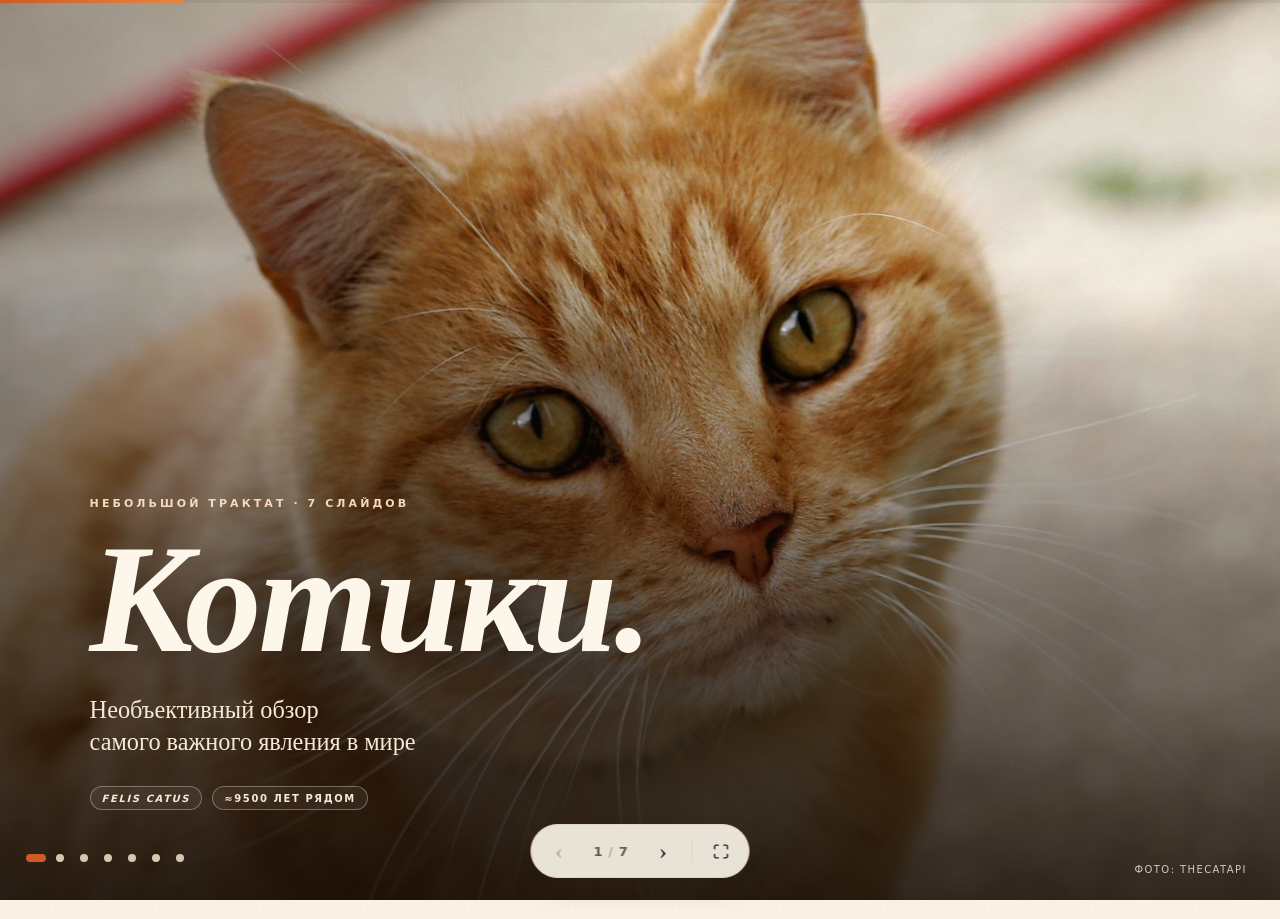
==== commit 04f4e2cc: "Add files via upload" ====
--- a/index.html
+++ b/index.html
@@ -21,7 +21,7 @@
         <p class="title-kicker">Небольшой трактат · 7 слайдов</p>
         <h1 class="title-name">Котики.</h1>
         <p class="title-sub">Необъективный обзор<br>самого важного явления в мире</p>
-        <div class="title-meta"><span>Felis catus</span><span>9500 г. до н. э. — наши дни</span></div>
+        <div class="title-meta"><span><i>Felis catus</i></span><span>≈9500 лет рядом</span></div>
       </div>
       <p class="title-credit">Фото: TheCatAPI</p>
     </section>
@@ -29,19 +29,19 @@
     <!-- 2. НАУКА -->
     <section class="slide" data-slide="2">
       <figure class="slide__media">
-        <img src="img/slide-2.jpg" alt="Кот лежит на ковре и смотрит в камеру">
+        <img src="img/slide-2.jpg" alt="Кот лежит на ковре и смотрит в камеру" decoding="async">
         <figcaption>Профессиональный лежебока. Фото: TheCatAPI</figcaption>
       </figure>
       <div class="slide__content">
-        <p class="slide__kicker">01 · Наука</p>
+        <p class="slide__kicker">02 · Наука</p>
         <h2 class="slide__title">Кто вы, мистер Кот?</h2>
         <p class="slide__lead">Кошка живёт рядом с человеком дольше, чем существует письменность. За это время она неплохо устроилась.</p>
         <ul class="slide__list">
-          <li>Одомашнены ~10 000 лет назад. Древнейшее захоронение человека с кошкой — Кипр, ~9500 г. до н. э.</li>
-          <li>230 костей и 32 мышцы в каждом ухе. Неудивительно, что уши живут своей жизнью.</li>
-          <li>Мурчат на 25–150 Гц — на этой частоте кости, говорят, заживают быстрее.</li>
+          <li>Одомашнены около&nbsp;10&nbsp;000&nbsp;лет назад. Древнейшее захоронение человека с кошкой — Кипр, около&nbsp;7500&nbsp;г.&nbsp;до&nbsp;н.&nbsp;э.</li>
+          <li>Костей — 230, мышц в каждом ухе — 32. Неудивительно, что уши живут своей жизнью.</li>
+          <li>Мурчат на 25–150&nbsp;Гц. Есть гипотеза, что низкие частоты помогают костям срастаться.</li>
           <li>Спят 12–16 часов в сутки: до двух третей жизни — лёжа.</li>
-          <li>Около 250 млн нейронов в коре — больше, чем у собаки. Собака всё равно не поверит.</li>
+          <li>Около 250 млн нейронов в коре — вдвое меньше, чем у собаки. Кошка об этом не знает и продолжает считать себя главной.</li>
         </ul>
       </div>
       <span class="slide__num" aria-hidden="true">02</span>
@@ -50,17 +50,17 @@
     <!-- 3. АНАТОМИЯ -->
     <section class="slide slide--flip" data-slide="3">
       <figure class="slide__media">
-        <img src="img/slide-3.jpg" alt="Морда кота крупным планом: глаз и усы">
+        <img src="img/slide-3.jpg" alt="Морда кота крупным планом: глаз и усы" decoding="async">
         <figcaption>Вибриссы в рабочем положении. Фото: TheCatAPI</figcaption>
       </figure>
       <div class="slide__content">
-        <p class="slide__kicker">02 · Анатомия</p>
+        <p class="slide__kicker">03 · Анатомия</p>
         <h2 class="slide__title">Анатомия обаяния</h2>
         <p class="slide__lead">Всё, что кажется милым, на самом деле — инженерия.</p>
         <div class="features">
           <div class="feature">
             <h3>Глаза</h3>
-            <p>Тапетум — зеркальный слой. Видят при свете в шесть раз слабее того, что нужно человеку. В полной темноте — нет.</p>
+            <p>Тапетум — зеркальный слой. Им нужно в шесть раз меньше света, чем человеку. В полной темноте — нет.</p>
           </div>
           <div class="feature">
             <h3>Усы</h3>
@@ -68,7 +68,7 @@
           </div>
           <div class="feature">
             <h3>Уши</h3>
-            <p>32 мышцы, поворот на 180°, каждое независимо. Живой радар.</p>
+            <p>32 мышцы, поворот на 180° — и всё это независимо для каждого уха. Живой радар.</p>
           </div>
           <div class="feature">
             <h3>Хвост</h3>
@@ -82,17 +82,17 @@
     <!-- 4. ИСТОРИЯ -->
     <section class="slide" data-slide="4">
       <figure class="slide__media">
-        <img src="img/slide-4.jpg" alt="Чёрный кот в солнцезащитных очках лежит на столе">
+        <img src="img/slide-4.jpg" alt="Чёрный кот в солнцезащитных очках лежит на столе" decoding="async">
         <figcaption>Звезда интернета. Фото: TheCatAPI</figcaption>
       </figure>
       <div class="slide__content">
-        <p class="slide__kicker">03 · Культура</p>
+        <p class="slide__kicker">04 · Культура</p>
         <h2 class="slide__title">От Бастет до мемов</h2>
-        <p class="slide__lead">Путь от божества до интернет-звезды занял всего-то одиннадцать тысяч лет.</p>
+        <p class="slide__lead">Путь от божества до интернет-звезды занял девять&nbsp;с&nbsp;половиной&nbsp;тысяч&nbsp;лет.</p>
         <ol class="timeline">
-          <li><span class="year">~9500 до н. э.</span>Кипр: кошку хоронят вместе с человеком.</li>
-          <li><span class="year">~2000 до н. э.</span>Египет: кошка — воплощение Бастет. За убийство кошки — смерть.</li>
-          <li><span class="year">Средние века</span>Европа: из символа уюта — в символ ведьмы. Потом Европа пожалела: чума.</li>
+          <li><span class="year">около&nbsp;7500&nbsp;г.&nbsp;до&nbsp;н.&nbsp;э.</span>Кипр: кошку хоронят вместе с человеком.</li>
+          <li><span class="year">около&nbsp;2000&nbsp;г.&nbsp;до&nbsp;н.&nbsp;э.</span>Египет: кошек изображают рядом с людьми; позже они становятся спутницами Бастет. По свидетельству античных авторов, за убийство кошки карали смертью.</li>
+          <li><span class="year">Средние века</span>Европа: из символа уюта — в символ ведьмы.</li>
           <li><span class="year">1871</span>Лондон, Хрустальный дворец: первая выставка кошек.</li>
           <li><span class="year">2005–2015</span>Интернет: YouTube, «I Can Has Cheezburger», Grumpy Cat. Кот стал контентом.</li>
         </ol>
@@ -103,20 +103,20 @@
     <!-- 5. ПОРОДЫ -->
     <section class="slide slide--flip" data-slide="5">
       <figure class="slide__media">
-        <img src="img/slide-5.jpg" alt="Пушистый кот сидит в снегу">
-        <figcaption>Судя по шубе — сибирская. Фото: TheCatAPI</figcaption>
+        <img src="img/slide-5.jpg" alt="Пушистый кот сидит в снегу" decoding="async">
+        <figcaption>Судя по шубе, сибирская. Фото: TheCatAPI</figcaption>
       </figure>
       <div class="slide__content">
-        <p class="slide__kicker">04 · Породы</p>
+        <p class="slide__kicker">05 · Породы</p>
         <h2 class="slide__title">Краткий гид по породам</h2>
         <p class="slide__lead">Все кошки прекрасны. Некоторые — ещё и очень большие.</p>
         <div class="breeds">
-          <div class="breed"><b>Мейн-кун</b><span>«Кот-собака» до 12 кг. Обожает хозяина и воду.</span></div>
-          <div class="breed"><b>Сибирская</b><span>Тройная шуба. Переживёт зиму и вашу диету.</span></div>
-          <div class="breed"><b>Бенгальская</b><span>Леопард в квартире. Любит воду и высоту.</span></div>
-          <div class="breed"><b>Сфинкс</b><span>Без шерсти, но с характером и тёплым пузом.</span></div>
-          <div class="breed"><b>Британская</b><span>Плюшевый флегматик. Идеален для дивана.</span></div>
-          <div class="breed"><b>Шотландская</b><span>Уши-конвертики и мудрый взгляд.</span></div>
+          <div class="breed"><b>Мейн-кун</b><span>— «кот-собака», до 12 кг. Обожает хозяина и воду.</span></div>
+          <div class="breed"><b>Сибирская</b><span>— тройная шуба. Переживёт зиму и ваши попытки посадить её на диету.</span></div>
+          <div class="breed"><b>Бенгальская</b><span>— леопард в квартире. Любит воду и высоту.</span></div>
+          <div class="breed"><b>Сфинкс</b><span>— без шерсти, но с характером и тёплым пузом.</span></div>
+          <div class="breed"><b>Британская</b><span>— плюшевый флегматик. Идеален для дивана.</span></div>
+          <div class="breed"><b>Шотландская</b><span>— уши-конвертики и мудрый взгляд.</span></div>
         </div>
       </div>
       <span class="slide__num" aria-hidden="true">05</span>
@@ -125,20 +125,20 @@
     <!-- 6. ФАКТЫ -->
     <section class="slide slide--facts" data-slide="6">
       <figure class="slide__media">
-        <img src="img/slide-6.jpg" alt="Кот лакомится мороженым">
+        <img src="img/slide-6.jpg" alt="Кот лакомится мороженым" decoding="async">
         <figcaption>Ест то, что не может распробовать. Фото: TheCatAPI</figcaption>
       </figure>
       <div class="slide__content">
-        <p class="slide__kicker">05 · Мифы</p>
+        <p class="slide__kicker">06 · Факты</p>
         <h2 class="slide__title">Семь фактов, звучащих как выдумка</h2>
         <ul class="facts">
           <li>Не чувствуют сладкого: рецептор Tas1r2 сломан.</li>
-          <li>В полной темноте не видят — им нужно в шесть раз меньше света.</li>
+          <li>У кошки есть третье веко — мигательная перепонка.</li>
           <li>Медленное моргание значит «я тебе доверяю». Проверено в 2020-м.</li>
-          <li>Усы в ширину тела — встроенный дальномер.</li>
+          <li>Отпечаток носа уникален, как отпечаток пальца.</li>
           <li>Мурчат не только от удовольствия, но и чтобы успокоиться.</li>
-          <li>Не потеют: охлаждаются через подушечки лап.</li>
-          <li>Пьют только лакая — сосать не умеют.</li>
+          <li>Потеют только подушечками лап, а в жару часто дышат.</li>
+          <li>Взрослые кошки не всасывают воду, а лакают.</li>
         </ul>
       </div>
       <span class="slide__num" aria-hidden="true">06</span>
@@ -147,19 +147,20 @@
     <!-- 7. ИТОГ -->
     <section class="slide slide--flip slide--final" data-slide="7">
       <figure class="slide__media" id="petTarget">
-        <img src="img/slide-7.jpg" alt="Полосатый кот спит на солнце">
+        <img src="img/slide-7.jpg" alt="Полосатый кот спит на солнце" decoding="async">
+        <div class="pet-layer" aria-hidden="true"></div>
         <figcaption>Идеальный финал. Фото: TheCatAPI</figcaption>
       </figure>
       <div class="slide__content">
-        <p class="slide__kicker">06 · Итог</p>
+        <p class="slide__kicker">07 · Итог</p>
         <h2 class="slide__title">Кот — это не питомец.<br>Это стиль жизни.</h2>
         <ul class="slide__list">
-          <li>Приходит, когда сам решит. Поэтому его приход — событие.</li>
+          <li>Появляется, когда сам решит. Поэтому каждый визит — событие.</li>
           <li>Лучший будильник — тёплый и мурчащий.</li>
           <li>Если сомневаешься — погладь кота. Если не сомневаешься — тоже.</li>
         </ul>
         <button class="pet-btn" id="petBtn" type="button" aria-label="Погладить кота">Погладить кота</button>
-        <p class="sources">Источники: Wikipedia («Cat», «Cat communication»), Humphrey et al., 2020; фото — TheCatAPI.</p>
+        <p class="sources">Источники: Wikipedia («Cat», «Cat communication»), Humphrey et al., 2020. Фото: TheCatAPI.</p>
       </div>
       <span class="slide__num" aria-hidden="true">07</span>
     </section>
@@ -170,10 +171,10 @@
 
   <div class="controls">
     <button class="controls__btn" id="prev" type="button" aria-label="Предыдущий слайд">‹</button>
-    <span class="controls__counter"><span id="current">1</span><span class="slash">/</span><span id="total">7</span></span>
+    <span class="controls__counter" aria-live="polite"><span id="current">1</span><span class="slash">/</span><span id="total">7</span></span>
     <button class="controls__btn" id="next" type="button" aria-label="Следующий слайд">›</button>
     <span class="controls__sep" aria-hidden="true"></span>
-    <button class="controls__btn controls__btn--icon" id="fullscreen" type="button" aria-label="Полный экран" title="Полный экран (F)">
+    <button class="controls__btn controls__btn--icon" id="fullscreen" type="button" aria-label="Полный экран" title="Полный экран (F)" aria-pressed="false">
       <svg viewBox="0 0 24 24" width="17" height="17" fill="none" stroke="currentColor" stroke-width="2" stroke-linecap="round" stroke-linejoin="round" aria-hidden="true">
         <path d="M8 3H5a2 2 0 0 0-2 2v3"/><path d="M16 3h3a2 2 0 0 1 2 2v3"/>
         <path d="M8 21H5a2 2 0 0 1-2-2v-3"/><path d="M16 21h3a2 2 0 0 0 2-2v-3"/>
--- a/style.css
+++ b/style.css
@@ -8,9 +8,10 @@
   --paper-deep: #f1e6d2;
   --ink: #241b12;
   --ink-soft: #3a2f24;
-  --muted: #7a6a57;
+  --muted: #6b5b49;
   --accent: #cf5a24;
-  --accent-dark: #a8431a;
+  --accent-dark: #8f3712;
+  --accent-ink: #a03f16;
   --accent-soft: #efc6a4;
   --sage: #66735c;
   --line: #e4d5bf;
@@ -49,7 +50,7 @@
   padding: 7vh 6.5vw 10vh;
   opacity: 0;
   visibility: hidden;
-  transition: opacity 0.5s ease, visibility 0.5s ease;
+  transition: opacity 0.32s ease, visibility 0.32s ease;
   z-index: 1;
 }
 
@@ -92,7 +93,7 @@
   font-weight: 600;
   letter-spacing: 0.28em;
   text-transform: uppercase;
-  color: var(--accent-soft);
+  color: #f6d8bd;
   margin-bottom: 2.2vh;
 }
 
@@ -141,10 +142,10 @@
   right: 2.6vw;
   bottom: 2.8vh;
   z-index: 2;
-  font-size: clamp(9px, 0.64vw, 11px);
+  font-size: clamp(10px, 0.68vw, 12px);
   letter-spacing: 0.14em;
   text-transform: uppercase;
-  color: rgba(253, 246, 234, 0.6);
+  color: rgba(253, 246, 234, 0.78);
 }
 
 /* ---------- Контентные слайды ---------- */
@@ -154,6 +155,7 @@
 
 .slide__media {
   position: relative;
+  z-index: 1;
   justify-self: center;
   width: 100%;
   max-width: 620px;
@@ -185,7 +187,8 @@
 .slide__media img {
   display: block;
   width: 100%;
-  height: 58vh;
+  height: auto;
+  aspect-ratio: 4 / 3;
   object-fit: cover;
   border-radius: 1px;
   background: var(--paper-deep);
@@ -194,11 +197,19 @@
 .slide__media figcaption {
   padding-top: 9px;
   font-family: var(--sans);
-  font-size: 11.5px;
+  font-size: 12.5px;
   line-height: 1.4;
   letter-spacing: 0.02em;
-  color: #93826c;
+  color: #6f6153;
   text-align: center;
+}
+
+.pet-layer {
+  position: absolute;
+  inset: 0;
+  overflow: hidden;
+  pointer-events: none;
+  z-index: 4;
 }
 
 .slide__content { position: relative; z-index: 2; max-width: 640px; min-width: 0; }
@@ -208,18 +219,18 @@
   align-items: center;
   gap: 12px;
   font-family: var(--sans);
-  font-size: 12px;
+  font-size: 12.5px;
   font-weight: 700;
   letter-spacing: 0.22em;
   text-transform: uppercase;
-  color: var(--accent);
+  color: var(--accent-ink);
 }
 
 .slide__kicker::before {
   content: "";
   width: 28px;
   height: 2px;
-  background: var(--accent);
+  background: var(--accent-ink);
   flex: none;
 }
 
@@ -248,6 +259,7 @@
   font-size: clamp(14px, 1.06vw, 17px);
   line-height: 1.45;
   color: var(--ink-soft);
+  max-width: 56ch;
 }
 
 .slide__list li::before {
@@ -260,17 +272,17 @@
   background: var(--accent);
   -webkit-mask: var(--paw) center / contain no-repeat;
   mask: var(--paw) center / contain no-repeat;
-  opacity: 0.85;
+  opacity: 0.9;
 }
 
 .slide__num {
   position: absolute;
   right: 2.6vw;
-  bottom: -1.5vh;
+  bottom: -1vh;
   font-family: var(--serif);
   font-size: clamp(120px, 15vw, 210px);
   line-height: 1;
-  color: rgba(207, 90, 36, 0.075);
+  color: rgba(160, 63, 22, 0.09);
   z-index: 0;
   pointer-events: none;
   user-select: none;
@@ -294,11 +306,11 @@
 
 .feature h3 {
   font-family: var(--sans);
-  font-size: 12px;
+  font-size: 12.5px;
   font-weight: 700;
   letter-spacing: 0.16em;
   text-transform: uppercase;
-  color: var(--accent);
+  color: var(--accent-ink);
   margin-bottom: 0.55vh;
 }
 
@@ -333,6 +345,7 @@
   font-size: clamp(13px, 0.98vw, 16px);
   line-height: 1.4;
   color: var(--ink-soft);
+  max-width: 52ch;
 }
 
 .timeline li::before {
@@ -350,11 +363,11 @@
 .timeline .year {
   display: block;
   font-family: var(--sans);
-  font-size: 10.5px;
+  font-size: 11.5px;
   font-weight: 700;
-  letter-spacing: 0.14em;
+  letter-spacing: 0.12em;
   text-transform: uppercase;
-  color: var(--accent);
+  color: var(--accent-ink);
   margin-bottom: 0.2vh;
 }
 
@@ -404,6 +417,7 @@
   font-size: clamp(13px, 0.98vw, 16px);
   line-height: 1.42;
   color: var(--ink-soft);
+  max-width: 48ch;
 }
 
 .facts li::before {
@@ -412,9 +426,9 @@
   left: 0;
   top: 0.15em;
   font-family: var(--serif);
-  font-size: 13px;
+  font-size: 13.5px;
   font-weight: 700;
-  color: var(--accent);
+  color: var(--accent-ink);
   letter-spacing: 0.03em;
 }
 
@@ -447,6 +461,13 @@
 .pet-btn:hover { background: var(--accent-dark); transform: translateY(-1px); }
 .pet-btn:active { transform: scale(0.98); }
 
+.pet-btn:focus-visible,
+.controls__btn:focus-visible,
+.dot:focus-visible {
+  outline: 3px solid var(--accent-dark);
+  outline-offset: 3px;
+}
+
 .pet-btn::before {
   content: "";
   width: 17px;
@@ -458,9 +479,9 @@
 
 .sources {
   margin-top: 2vh;
-  font-size: 11.5px;
+  font-size: 12px;
   line-height: 1.5;
-  color: #9c8a73;
+  color: #6f6153;
   max-width: 48ch;
 }
 
@@ -523,9 +544,10 @@
 .slide.is-active .slide__list li:nth-child(4) { animation-delay: 0.56s; }
 .slide.is-active .slide__list li:nth-child(5) { animation-delay: 0.62s; }
 
+/* Анимируем отдельное свойство translate, чтобы не затирать rotate у полароидов */
 @keyframes riseIn {
-  from { opacity: 0; transform: translateY(24px); }
-  to   { opacity: 1; transform: translateY(0); }
+  from { opacity: 0; translate: 0 24px; }
+  to   { opacity: 1; translate: 0 0; }
 }
 
 /* ---------- Интерфейс ---------- */
@@ -557,7 +579,7 @@
   align-items: center;
   gap: 4px;
   padding: 6px 8px;
-  background: rgba(250, 244, 232, 0.88);
+  background: rgba(250, 244, 232, 0.92);
   border: 1px solid var(--line);
   border-radius: 999px;
   box-shadow: 0 14px 34px -18px rgba(48, 30, 12, 0.5);
@@ -581,7 +603,7 @@
 
 .controls__btn:hover { background: var(--accent); color: #fff8ee; }
 .controls__btn:active { transform: scale(0.94); }
-.controls__btn:disabled { color: #c6b6a3; cursor: default; background: transparent; }
+.controls__btn:disabled { color: #b8a894; cursor: default; background: transparent; }
 
 .controls__btn--icon { display: grid; place-items: center; }
 
@@ -595,7 +617,7 @@
   font-variant-numeric: tabular-nums;
 }
 
-.controls__counter .slash { margin: 0 5px; color: #c6b6a3; }
+.controls__counter .slash { margin: 0 5px; color: #b8a894; }
 
 .controls__sep {
   width: 1px;
@@ -609,23 +631,39 @@
   left: 24px;
   bottom: 30px;
   display: flex;
-  gap: 8px;
+  gap: 0;
   z-index: 70;
 }
 
 .dot {
+  width: 24px;
+  height: 24px;
+  padding: 0;
+  border: none;
+  background: transparent;
+  display: grid;
+  place-items: center;
+  cursor: pointer;
+}
+
+.dot::before {
+  content: "";
   width: 8px;
   height: 8px;
-  padding: 0;
-  border: none;
   border-radius: 999px;
   background: #d8c7b0;
-  cursor: pointer;
   transition: width 0.25s ease, background 0.25s ease;
 }
 
-.dot:hover { background: var(--accent-soft); }
-.dot.is-active { width: 26px; background: var(--accent); }
+.dot:hover::before { background: var(--accent-soft); }
+.dot.is-active::before { width: 20px; background: var(--accent); }
+
+/* ---------- Широкие экраны ---------- */
+
+@media (min-width: 1700px) {
+  .slide__media { max-width: 680px; }
+  .slide__content { max-width: 700px; }
+}
 
 /* ---------- Адаптивность ---------- */
 
@@ -643,7 +681,6 @@
   .slide--flip .slide__content { order: 0; }
 
   .slide__media { width: 100%; max-width: none; }
-  .slide__media img { height: 30vh; }
   .slide__num { display: none; }
 
   .slide__title { font-size: 30px; }
@@ -662,9 +699,9 @@
 
 @media (max-height: 620px) {
   .slide { padding-top: 4vh; padding-bottom: 12vh; }
-  .slide__media img { height: 46vh; }
+  .slide__media { max-width: min(100%, 52vh); }
   .slide__title { font-size: clamp(26px, 3vw, 40px); }
-  .slide__lead { display: none; }
+  .slide__lead { font-size: 13px; line-height: 1.4; margin-bottom: 1.4vh; }
   .slide__list li { font-size: 13.5px; }
 }
 
@@ -674,6 +711,12 @@
   @page { size: 13.333in 7.5in; margin: 0; }
 
   html, body { overflow: visible; background: #f8f1e4; }
+
+  * {
+    -webkit-print-color-adjust: exact;
+    print-color-adjust: exact;
+  }
+
   .deck { height: auto; }
 
   .slide,
@@ -681,6 +724,7 @@
     animation: none !important;
     transition: none !important;
     opacity: 1 !important;
+    translate: none !important;
   }
 
   .slide {
@@ -694,10 +738,14 @@
     padding: 60px 80px 90px;
   }
 
+  .slide:last-of-type {
+    page-break-after: auto;
+    break-after: auto;
+  }
+
   .slide__media { transform: none !important; }
-  .slide__media img { height: 400px; }
   .slide__num { display: none; }
-  .controls, .dots, .progress, .heart { display: none !important; }
+  .controls, .dots, .progress, .heart, .pet-layer, .pet-btn, .title-credit { display: none !important; }
 
   .slide--title { padding: 0; }
   .title-image { position: absolute; }
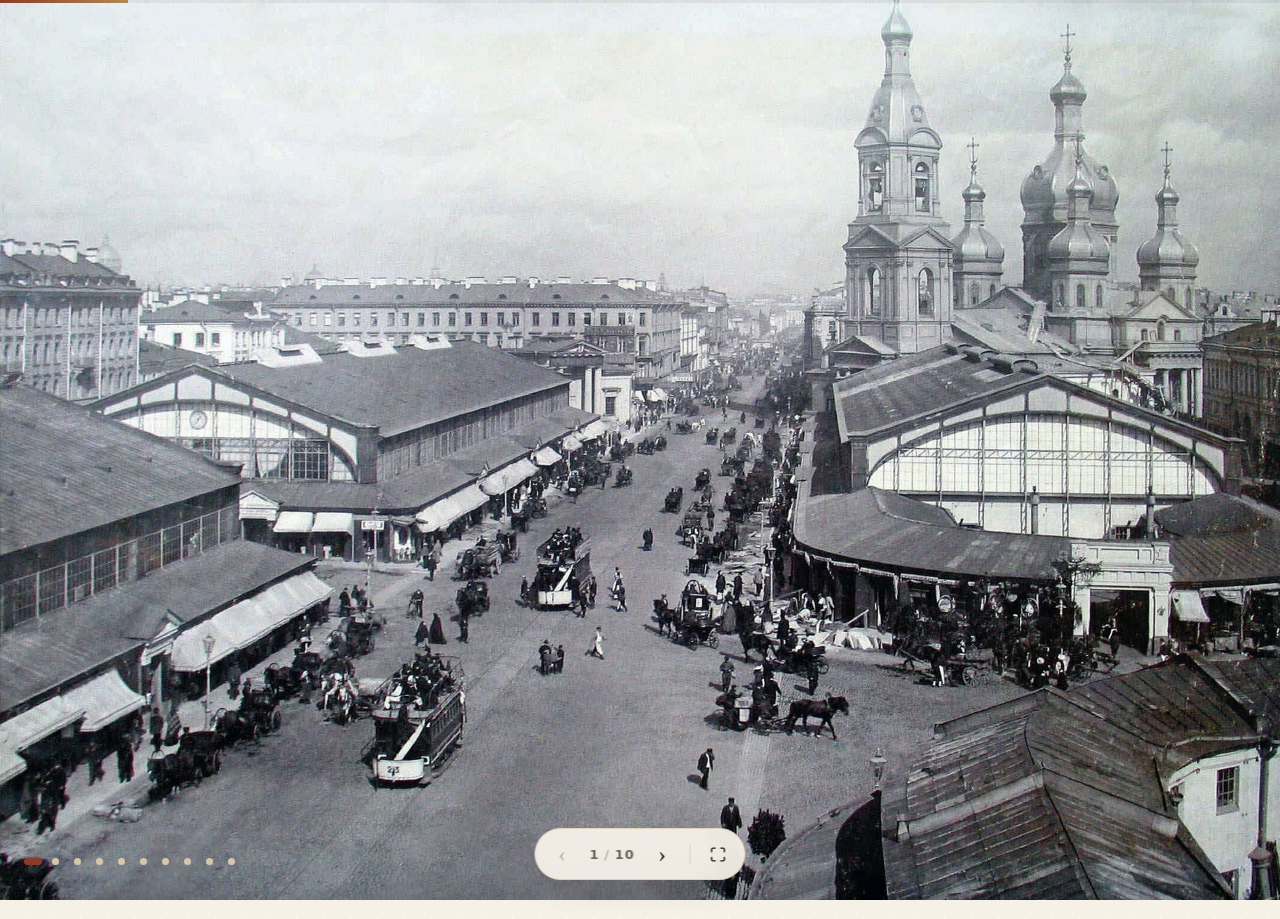
==== commit 31e26afd: "Add files via upload" ====
--- a/index.html
+++ b/index.html
@@ -3,8 +3,8 @@
 <head>
   <meta charset="UTF-8">
   <meta name="viewport" content="width=device-width, initial-scale=1.0">
-  <title>Котики — небольшой трактат</title>
-  <meta name="description" content="Семь слайдов о котиках: наука, анатомия, история, породы и факты.">
+  <title>История семьи Раскольниковых — презентация по литературе</title>
+  <meta name="description" content="История семьи Раскольниковых в романе Ф. М. Достоевского «Преступление и наказание»: состав, положение, быт, отношения и судьба после преступления.">
   <link rel="stylesheet" href="style.css">
 </head>
 <body>
@@ -13,156 +13,225 @@
 
   <main class="deck" id="deck">
 
-    <!-- 1. ТИТУЛ -->
-    <section class="slide slide--title is-active" data-slide="1">
-      <img class="title-image" src="img/title.jpg" alt="Рыжий кот смотрит в камеру">
-      <div class="title-shade" aria-hidden="true"></div>
-      <div class="title-content">
-        <p class="title-kicker">Небольшой трактат · 7 слайдов</p>
-        <h1 class="title-name">Котики.</h1>
-        <p class="title-sub">Необъективный обзор<br>самого важного явления в мире</p>
-        <div class="title-meta"><span><i>Felis catus</i></span><span>≈9500 лет рядом</span></div>
-      </div>
-      <p class="title-credit">Фото: TheCatAPI</p>
-    </section>
-
-    <!-- 2. НАУКА -->
+    <!-- 1. ТИТУЛ: только изображение, текста нет -->
+    <section class="slide slide--title is-active" data-slide="1" aria-label="Титульный слайд">
+      <img class="title-image" src="img/title.jpg" alt="Титульное изображение"
+           onerror="this.onerror=null;this.src='img/title-placeholder.svg';">
+    </section>
+
+    <!-- 2. СОСТАВ СЕМЬИ -->
     <section class="slide" data-slide="2">
-      <figure class="slide__media">
-        <img src="img/slide-2.jpg" alt="Кот лежит на ковре и смотрит в камеру" decoding="async">
-        <figcaption>Профессиональный лежебока. Фото: TheCatAPI</figcaption>
-      </figure>
-      <div class="slide__content">
-        <p class="slide__kicker">02 · Наука</p>
-        <h2 class="slide__title">Кто вы, мистер Кот?</h2>
-        <p class="slide__lead">Кошка живёт рядом с человеком дольше, чем существует письменность. За это время она неплохо устроилась.</p>
-        <ul class="slide__list">
-          <li>Одомашнены около&nbsp;10&nbsp;000&nbsp;лет назад. Древнейшее захоронение человека с кошкой — Кипр, около&nbsp;7500&nbsp;г.&nbsp;до&nbsp;н.&nbsp;э.</li>
-          <li>Костей — 230, мышц в каждом ухе — 32. Неудивительно, что уши живут своей жизнью.</li>
-          <li>Мурчат на 25–150&nbsp;Гц. Есть гипотеза, что низкие частоты помогают костям срастаться.</li>
-          <li>Спят 12–16 часов в сутки: до двух третей жизни — лёжа.</li>
-          <li>Около 250 млн нейронов в коре — вдвое меньше, чем у собаки. Кошка об этом не знает и продолжает считать себя главной.</li>
-        </ul>
+      <figure class="plate plate--square">
+        <img class="plate__img" src="img/photo-02.jpg" alt="Родион Раскольников. Рисунок П. М. Боклевского" decoding="async" onerror="this.onerror=null;this.src='img/pl-family.svg';">
+        <figcaption class="plate__cap">Родион Раскольников. Рисунок П. М. Боклевского, 1880-е.</figcaption>
+      </figure>
+      <div class="slide__content">
+        <p class="slide__kicker">02 · Состав семьи</p>
+        <h2 class="slide__title">Их трое</h2>
+        <p class="slide__lead">К началу романа в семье Раскольниковых осталось трое: мать, сын и дочь. Отец умер раньше — он остался только в детском сне Родиона.</p>
+        <ul class="slide__list">
+          <li>Мать — Пульхерия Александровна, вдова, живёт в провинции.</li>
+          <li>Дочь — Авдотья Романовна, Дуня, младшая сестра.</li>
+          <li>Сын — Родион Романович, студент, живёт в Петербурге отдельно.</li>
+        </ul>
+        <blockquote class="quote">
+          <p>«Ты знаешь, как я люблю тебя; ты один у нас, у меня и у Дуни, ты наше все, вся надежда, упование наше».</p>
+          <cite>Письмо Пульхерии Александровны — ч. 1, гл. 3</cite>
+        </blockquote>
       </div>
       <span class="slide__num" aria-hidden="true">02</span>
     </section>
 
-    <!-- 3. АНАТОМИЯ -->
+    <!-- 3. ПОЛОЖЕНИЕ СЕМЬИ -->
     <section class="slide slide--flip" data-slide="3">
-      <figure class="slide__media">
-        <img src="img/slide-3.jpg" alt="Морда кота крупным планом: глаз и усы" decoding="async">
-        <figcaption>Вибриссы в рабочем положении. Фото: TheCatAPI</figcaption>
-      </figure>
-      <div class="slide__content">
-        <p class="slide__kicker">03 · Анатомия</p>
-        <h2 class="slide__title">Анатомия обаяния</h2>
-        <p class="slide__lead">Всё, что кажется милым, на самом деле — инженерия.</p>
-        <div class="features">
-          <div class="feature">
-            <h3>Глаза</h3>
-            <p>Тапетум — зеркальный слой. Им нужно в шесть раз меньше света, чем человеку. В полной темноте — нет.</p>
+      <figure class="plate plate--cover">
+        <img class="plate__img" src="img/photo-03.jpg" alt="Сенная площадь в Петербурге. Литография Ф. Перро" decoding="async" onerror="this.onerror=null;this.src='img/pl-money.svg';">
+        <figcaption class="plate__cap">Сенная площадь. Литография Ф. Перро, 1841.</figcaption>
+      </figure>
+      <div class="slide__content">
+        <p class="slide__kicker">03 · Положение</p>
+        <h2 class="slide__title">Всё считано до рубля</h2>
+        <p class="slide__lead">Семья живёт на пенсию матери и на жалованье Дуни. Никакого состояния у них нет: денег хватает только на самое необходимое.</p>
+        <ul class="slide__list">
+          <li>Пенсия матери — сто двадцать рублей в год.</li>
+          <li>Пятнадцать рублей она заняла у местного купца, чтобы послать сыну.</li>
+          <li>Дуня взяла сто рублей вперёд у Свидригайловых и теперь у них в долгу.</li>
+          <li>Отцовские часы Родион заложил за рубль пятнадцать копеек.</li>
+        </ul>
+        <blockquote class="quote">
+          <p>«Чем могла я с моими ста двадцатью рублями в год пенсиона помочь тебе?»</p>
+          <cite>Письмо Пульхерии Александровны — ч. 1, гл. 3</cite>
+        </blockquote>
+      </div>
+      <span class="slide__num" aria-hidden="true">03</span>
+    </section>
+
+    <!-- 4. КАК ЖИЛИ -->
+    <section class="slide" data-slide="4">
+      <figure class="plate plate--cover">
+        <img class="plate__img" src="img/photo-04.jpg" alt="Дом на Гражданской улице, 19 — так называемый дом Раскольникова" decoding="async" onerror="this.onerror=null;this.src='img/pl-kamorka.svg';">
+        <figcaption class="plate__cap">Дом на Гражданской улице, 19 — «дом Раскольникова».</figcaption>
+      </figure>
+      <div class="slide__content">
+        <p class="slide__kicker">04 · Как жили</p>
+        <h2 class="slide__title">Каморка вместо квартиры</h2>
+        <p class="slide__lead">Родион снимает комнату в пятиэтажном доме у Сенной. За неё он должен хозяйке.</p>
+        <ul class="slide__list">
+          <li>Он старается проскользнуть мимо кухни незамеченным.</li>
+          <li>До дома процентщицы — семьсот тридцать шагов; он сосчитал их сам.</li>
+        </ul>
+        <blockquote class="quote">
+          <p>«Каморка его приходилась под самою кровлей высокого пятиэтажного дома и походила более на шкаф, чем на квартиру».</p>
+          <cite>ч. 1, гл. 1</cite>
+        </blockquote>
+      </div>
+      <span class="slide__num" aria-hidden="true">04</span>
+    </section>
+
+    <!-- 5. ЗАНЯТИЯ -->
+    <section class="slide slide--flip" data-slide="5">
+      <figure class="plate plate--tall">
+        <img class="plate__img" src="img/photo-05.jpg" alt="Дуня Раскольникова. Рисунок П. М. Боклевского" decoding="async" onerror="this.onerror=null;this.src='img/pl-work.svg';">
+        <figcaption class="plate__cap">Дуня Раскольникова. Рисунок П. М. Боклевского.</figcaption>
+      </figure>
+      <div class="slide__content">
+        <p class="slide__kicker">05 · Занятия</p>
+        <h2 class="slide__title">Кто чем жил</h2>
+        <p class="slide__lead">Работают в семье женщины. Мать ведёт дом и пишет письма, Дуня служит, а Родион учится — точнее, должен учиться.</p>
+        <ul class="slide__list">
+          <li>Мать: хозяйство, письма сыну, экономия на всём.</li>
+          <li>Дуня: место гувернантки у Свидригайловых, сто рублей взяты вперёд.</li>
+          <li>Родион: студент; живёт закладами вещей и деньгами матери.</li>
+        </ul>
+        <blockquote class="quote">
+          <p>«Тяжело за двести рублей всю жизнь в гувернантках по губерниям шляться...»</p>
+          <cite>Родион о сестре — ч. 1, гл. 4</cite>
+        </blockquote>
+      </div>
+      <span class="slide__num" aria-hidden="true">05</span>
+    </section>
+
+    <!-- 6. МАТЬ И СЫН -->
+    <section class="slide" data-slide="6">
+      <figure class="plate plate--tall">
+        <img class="plate__img" src="img/photo-06.jpg" alt="Павел Орленев в роли Раскольникова" decoding="async" onerror="this.onerror=null;this.src='img/pl-letter.svg';">
+        <figcaption class="plate__cap">Павел Орленев в роли Раскольникова. Фото 1899 г.</figcaption>
+      </figure>
+      <div class="slide__content">
+        <p class="slide__kicker">06 · Мать и сын</p>
+        <h2 class="slide__title">Для неё он — вся надежда</h2>
+        <p class="slide__lead">Пульхерия Александровна живёт мыслью о старшем сыне. Она гордится им, ждёт его и не допускает мысли, что с ним что-то не так.</p>
+        <ul class="slide__list">
+          <li>Письмо начинается с любви и заканчивается надеждой на его будущее.</li>
+          <li>Она уверена, что всё наладится и он вернётся в университет.</li>
+          <li>При встрече она видит в нём прежнего мальчика и не замечает перемены.</li>
+        </ul>
+        <blockquote class="quote">
+          <p>«— Родя, милый мой, первенец ты мой, — говорила она, рыдая, — вот ты теперь такой же, как был маленький...»</p>
+          <cite>ч. 6, гл. 7</cite>
+        </blockquote>
+      </div>
+      <span class="slide__num" aria-hidden="true">06</span>
+    </section>
+
+    <!-- 7. ДУНЯ -->
+    <section class="slide slide--flip" data-slide="7">
+      <figure class="plate plate--tall">
+        <img class="plate__img" src="img/photo-07.jpg" alt="Пётр Лужин. Рисунок П. М. Боклевского" decoding="async" onerror="this.onerror=null;this.src='img/pl-dunya.svg';">
+        <figcaption class="plate__cap">Пётр Лужин. Рисунок П. М. Боклевского.</figcaption>
+      </figure>
+      <div class="slide__content">
+        <p class="slide__kicker">07 · Сестра</p>
+        <h2 class="slide__title">Она готова заплатить собой</h2>
+        <p class="slide__lead">Дуня соглашается выйти за Лужина — человека с деньгами и связями. Брак задуман ради брата: Лужин должен помочь ему в карьере.</p>
+        <ul class="slide__list">
+          <li>Перед решением она всю ночь не спала и молилась, а утром объявила о согласии.</li>
+          <li>На разговоры о жертве отвечает, что выходит замуж для себя.</li>
+          <li>Родион эту жертву не принимает и требует отказать жениху.</li>
+        </ul>
+        <blockquote class="quote">
+          <p>«Не хочу я вашей жертвы, Дунечка, не хочу, мамаша! Не бывать тому, пока я жив, не бывать, не бывать! Не принимаю!»</p>
+          <cite>Родион — ч. 1, гл. 4</cite>
+        </blockquote>
+      </div>
+      <span class="slide__num" aria-hidden="true">07</span>
+    </section>
+
+    <!-- 8. РАЗРЫВ -->
+    <section class="slide" data-slide="8">
+      <figure class="plate plate--tall">
+        <img class="plate__img" src="img/photo-08.jpg" alt="Раскольников и мещанин. Иллюстрация 1881 года" decoding="async" onerror="this.onerror=null;this.src='img/pl-break.svg';">
+        <figcaption class="plate__cap">Раскольников и мещанин. Иллюстрация В. Порфирьева, 1881.</figcaption>
+      </figure>
+      <div class="slide__content">
+        <p class="slide__kicker">08 · Разрыв</p>
+        <h2 class="slide__title">Он сам убирает их из своей жизни</h2>
+        <p class="slide__lead">Мать и сестра приезжают в Петербург, а Родион просит их уйти и не искать с ним встреч. Он любит их и не выносит их присутствия.</p>
+        <ul class="slide__list">
+          <li>Он требует: «Оставьте меня! Оставьте меня одного!»</li>
+          <li>В мыслях он злится на них и называет это ненавистью.</li>
+          <li>О преступлении матери он не говорит ничего — ни до признания, ни после.</li>
+        </ul>
+        <blockquote class="quote">
+          <p>«...нам лучше бы на некоторое время разойтись. Я себя нехорошо чувствую, я не спокоен... Оставьте меня! Оставьте меня одного!»</p>
+          <cite>ч. 4, гл. 3</cite>
+        </blockquote>
+      </div>
+      <span class="slide__num" aria-hidden="true">08</span>
+    </section>
+
+    <!-- 9. СУДЬБА ПОСЛЕ ПРЕСТУПЛЕНИЯ -->
+    <section class="slide slide--flip" data-slide="9">
+      <figure class="plate plate--cover">
+        <img class="plate__img" src="img/photo-09.jpg" alt="Каторжники в Сибири. Фотография 1885 года" decoding="async" onerror="this.onerror=null;this.src='img/pl-epilogue.svg';">
+        <figcaption class="plate__cap">Каторжники в Сибири. Фото 1885 г.</figcaption>
+      </figure>
+      <div class="slide__content">
+        <p class="slide__kicker">09 · После преступления</p>
+        <h2 class="slide__title">Кого он потерял</h2>
+        <p class="slide__lead">Преступление ударило по семье не меньше, чем по нему. Каждый заплатил свою часть — и никто не остался прежним.</p>
+        <ul class="slide__list">
+          <li>Мать заболевает, пока идёт суд, и через две недели умирает.</li>
+          <li>Дуня через два месяца выходит за Разумихина и берёт заботы о брате на себя.</li>
+          <li>Родион идёт на каторгу; рядом с ним — Соня, чужая ему по крови.</li>
+        </ul>
+        <blockquote class="quote">
+          <p>«После тревожного дня, проведенного в беспрерывных фантазиях, в радостных грезах и слезах, в ночь она заболела и наутро была уже в жару и в бреду. Открылась горячка. Через две недели она умерла».</p>
+          <cite>Эпилог I</cite>
+        </blockquote>
+      </div>
+      <span class="slide__num" aria-hidden="true">09</span>
+    </section>
+
+    <!-- 10. ВЫВОД -->
+    <section class="slide" data-slide="10">
+      <figure class="plate plate--tall">
+        <img class="plate__img" src="img/photo-10.jpg" alt="Соня Мармеладова. Рисунок П. М. Боклевского" decoding="async" onerror="this.onerror=null;this.src='img/pl-verdict.svg';">
+        <figcaption class="plate__cap">Соня Мармеладова. Рисунок П. М. Боклевского.</figcaption>
+      </figure>
+      <div class="slide__content">
+        <p class="slide__kicker">10 · Вывод</p>
+        <h2 class="slide__title">Семья настоящая — и всё-таки не спасла</h2>
+        <div class="claims">
+          <div class="claim">
+            <h3>Что держало</h3>
+            <p>Мать и Дуня платят за него: деньгами, покоем, своей судьбой. По чувству это настоящая семья.</p>
           </div>
-          <div class="feature">
-            <h3>Усы</h3>
-            <p>Вибриссы шириной с тело: встроенный дальномер. Стричь нельзя — это не украшение.</p>
+          <div class="claim">
+            <h3>Где разрыв</h3>
+            <p>Жертву он не принимает и взамен не даёт ничего: молчание, ложь, требование оставить его одного.</p>
           </div>
-          <div class="feature">
-            <h3>Уши</h3>
-            <p>32 мышцы, поворот на 180° — и всё это независимо для каждого уха. Живой радар.</p>
-          </div>
-          <div class="feature">
-            <h3>Хвост</h3>
-            <p>Балансир и индикатор настроения. Дёргается — лучше не гладить.</p>
+          <div class="claim">
+            <h3>Что выросло</h3>
+            <p>Любовь близких стала долгом, который не отдать, и озлоблением. Теория «право имею» удобна тому, кто не хочет быть никому должен.</p>
           </div>
         </div>
-      </div>
-      <span class="slide__num" aria-hidden="true">03</span>
-    </section>
-
-    <!-- 4. ИСТОРИЯ -->
-    <section class="slide" data-slide="4">
-      <figure class="slide__media">
-        <img src="img/slide-4.jpg" alt="Чёрный кот в солнцезащитных очках лежит на столе" decoding="async">
-        <figcaption>Звезда интернета. Фото: TheCatAPI</figcaption>
-      </figure>
-      <div class="slide__content">
-        <p class="slide__kicker">04 · Культура</p>
-        <h2 class="slide__title">От Бастет до мемов</h2>
-        <p class="slide__lead">Путь от божества до интернет-звезды занял девять&nbsp;с&nbsp;половиной&nbsp;тысяч&nbsp;лет.</p>
-        <ol class="timeline">
-          <li><span class="year">около&nbsp;7500&nbsp;г.&nbsp;до&nbsp;н.&nbsp;э.</span>Кипр: кошку хоронят вместе с человеком.</li>
-          <li><span class="year">около&nbsp;2000&nbsp;г.&nbsp;до&nbsp;н.&nbsp;э.</span>Египет: кошек изображают рядом с людьми; позже они становятся спутницами Бастет. По свидетельству античных авторов, за убийство кошки карали смертью.</li>
-          <li><span class="year">Средние века</span>Европа: из символа уюта — в символ ведьмы.</li>
-          <li><span class="year">1871</span>Лондон, Хрустальный дворец: первая выставка кошек.</li>
-          <li><span class="year">2005–2015</span>Интернет: YouTube, «I Can Has Cheezburger», Grumpy Cat. Кот стал контентом.</li>
-        </ol>
-      </div>
-      <span class="slide__num" aria-hidden="true">04</span>
-    </section>
-
-    <!-- 5. ПОРОДЫ -->
-    <section class="slide slide--flip" data-slide="5">
-      <figure class="slide__media">
-        <img src="img/slide-5.jpg" alt="Пушистый кот сидит в снегу" decoding="async">
-        <figcaption>Судя по шубе, сибирская. Фото: TheCatAPI</figcaption>
-      </figure>
-      <div class="slide__content">
-        <p class="slide__kicker">05 · Породы</p>
-        <h2 class="slide__title">Краткий гид по породам</h2>
-        <p class="slide__lead">Все кошки прекрасны. Некоторые — ещё и очень большие.</p>
-        <div class="breeds">
-          <div class="breed"><b>Мейн-кун</b><span>— «кот-собака», до 12 кг. Обожает хозяина и воду.</span></div>
-          <div class="breed"><b>Сибирская</b><span>— тройная шуба. Переживёт зиму и ваши попытки посадить её на диету.</span></div>
-          <div class="breed"><b>Бенгальская</b><span>— леопард в квартире. Любит воду и высоту.</span></div>
-          <div class="breed"><b>Сфинкс</b><span>— без шерсти, но с характером и тёплым пузом.</span></div>
-          <div class="breed"><b>Британская</b><span>— плюшевый флегматик. Идеален для дивана.</span></div>
-          <div class="breed"><b>Шотландская</b><span>— уши-конвертики и мудрый взгляд.</span></div>
+        <div class="verdict">
+          <p>Семья дала Родиону веру в собственную исключительность и не дала человека, с которым можно говорить прямо. Первым таким человеком стала Соня — чужая.</p>
         </div>
-      </div>
-      <span class="slide__num" aria-hidden="true">05</span>
-    </section>
-
-    <!-- 6. ФАКТЫ -->
-    <section class="slide slide--facts" data-slide="6">
-      <figure class="slide__media">
-        <img src="img/slide-6.jpg" alt="Кот лакомится мороженым" decoding="async">
-        <figcaption>Ест то, что не может распробовать. Фото: TheCatAPI</figcaption>
-      </figure>
-      <div class="slide__content">
-        <p class="slide__kicker">06 · Факты</p>
-        <h2 class="slide__title">Семь фактов, звучащих как выдумка</h2>
-        <ul class="facts">
-          <li>Не чувствуют сладкого: рецептор Tas1r2 сломан.</li>
-          <li>У кошки есть третье веко — мигательная перепонка.</li>
-          <li>Медленное моргание значит «я тебе доверяю». Проверено в 2020-м.</li>
-          <li>Отпечаток носа уникален, как отпечаток пальца.</li>
-          <li>Мурчат не только от удовольствия, но и чтобы успокоиться.</li>
-          <li>Потеют только подушечками лап, а в жару часто дышат.</li>
-          <li>Взрослые кошки не всасывают воду, а лакают.</li>
-        </ul>
-      </div>
-      <span class="slide__num" aria-hidden="true">06</span>
-    </section>
-
-    <!-- 7. ИТОГ -->
-    <section class="slide slide--flip slide--final" data-slide="7">
-      <figure class="slide__media" id="petTarget">
-        <img src="img/slide-7.jpg" alt="Полосатый кот спит на солнце" decoding="async">
-        <div class="pet-layer" aria-hidden="true"></div>
-        <figcaption>Идеальный финал. Фото: TheCatAPI</figcaption>
-      </figure>
-      <div class="slide__content">
-        <p class="slide__kicker">07 · Итог</p>
-        <h2 class="slide__title">Кот — это не питомец.<br>Это стиль жизни.</h2>
-        <ul class="slide__list">
-          <li>Появляется, когда сам решит. Поэтому каждый визит — событие.</li>
-          <li>Лучший будильник — тёплый и мурчащий.</li>
-          <li>Если сомневаешься — погладь кота. Если не сомневаешься — тоже.</li>
-        </ul>
-        <button class="pet-btn" id="petBtn" type="button" aria-label="Погладить кота">Погладить кота</button>
-        <p class="sources">Источники: Wikipedia («Cat», «Cat communication»), Humphrey et al., 2020. Фото: TheCatAPI.</p>
-      </div>
-      <span class="slide__num" aria-hidden="true">07</span>
+        <p class="sources">Цитаты — по тексту романа (ч. 1, гл. 1, 3, 4; ч. 3, гл. 3; ч. 4, гл. 3; ч. 6, гл. 7; эпилог I). Иллюстрации — П. М. Боклевский, В. Порфирьев; фото — общественное достояние, кроме снимка дома (A. Savin, CC BY-SA 3.0).</p>
+      </div>
+      <span class="slide__num" aria-hidden="true">10</span>
     </section>
 
   </main>
@@ -171,7 +240,7 @@
 
   <div class="controls">
     <button class="controls__btn" id="prev" type="button" aria-label="Предыдущий слайд">‹</button>
-    <span class="controls__counter" aria-live="polite"><span id="current">1</span><span class="slash">/</span><span id="total">7</span></span>
+    <span class="controls__counter" aria-live="polite"><span id="current">1</span><span class="slash">/</span><span id="total">10</span></span>
     <button class="controls__btn" id="next" type="button" aria-label="Следующий слайд">›</button>
     <span class="controls__sep" aria-hidden="true"></span>
     <button class="controls__btn controls__btn--icon" id="fullscreen" type="button" aria-label="Полный экран" title="Полный экран (F)" aria-pressed="false">
@@ -185,3 +254,4 @@
   <script src="script.js"></script>
 </body>
 </html>
+
--- a/style.css
+++ b/style.css
@@ -1,23 +1,24 @@
 /* ============================================================
-   Котики — небольшой трактат
-   7 слайдов · HTML/CSS/JS без зависимостей
+   История семьи Раскольниковых
+   «Преступление и наказание» Ф. М. Достоевского
+   10 слайдов · HTML + CSS + JS без зависимостей
    ============================================================ */
 
 :root {
-  --paper: #f8f1e4;
-  --paper-deep: #f1e6d2;
-  --ink: #241b12;
-  --ink-soft: #3a2f24;
-  --muted: #6b5b49;
-  --accent: #cf5a24;
-  --accent-dark: #8f3712;
-  --accent-ink: #a03f16;
-  --accent-soft: #efc6a4;
-  --sage: #66735c;
-  --line: #e4d5bf;
-  --serif: Georgia, "Times New Roman", Times, serif;
+  --paper: #f6f1e6;
+  --paper-deep: #efe6d5;
+  --card: #fffdf7;
+  --ink: #221d17;
+  --ink-soft: #3b332a;
+  --muted: #6f6555;
+  --line: #ded2bd;
+  --line-soft: #e9dfcd;
+  --accent: #8c3a2a;
+  --accent-dark: #6d2a1d;
+  --accent-soft: #e6c9b6;
+  --gold: #b08a52;
+  --serif: Georgia, "Iowan Old Style", "Times New Roman", Times, serif;
   --sans: "Segoe UI", system-ui, -apple-system, "Helvetica Neue", Arial, sans-serif;
-  --paw: url("data:image/svg+xml,%3Csvg xmlns='http://www.w3.org/2000/svg' viewBox='0 0 100 100'%3E%3Cellipse cx='50' cy='64' rx='27' ry='22'/%3E%3Ccircle cx='22' cy='40' r='11'/%3E%3Ccircle cx='40' cy='26' r='11'/%3E%3Ccircle cx='60' cy='26' r='11'/%3E%3Ccircle cx='78' cy='40' r='11'/%3E%3C/svg%3E");
 }
 
 * { box-sizing: border-box; margin: 0; padding: 0; }
@@ -29,14 +30,14 @@
   color: var(--ink);
   background-color: var(--paper);
   background-image:
-    radial-gradient(rgba(140, 105, 70, 0.045) 1px, transparent 1px),
-    radial-gradient(rgba(255, 255, 255, 0.5) 1px, transparent 1px);
-  background-size: 26px 26px, 26px 26px;
+    radial-gradient(rgba(140, 118, 88, 0.05) 1px, transparent 1px),
+    radial-gradient(rgba(255, 255, 255, 0.55) 1px, transparent 1px);
+  background-size: 27px 27px, 27px 27px;
   background-position: 0 0, 13px 13px;
   overflow: hidden;
 }
 
-/* ---------- Общая сцена ---------- */
+/* ---------- Сцена ---------- */
 
 .deck { position: relative; width: 100%; height: 100vh; height: 100dvh; }
 
@@ -44,19 +45,22 @@
   position: absolute;
   inset: 0;
   display: grid;
-  grid-template-columns: minmax(0, 1.04fr) minmax(0, 0.96fr);
-  gap: 5vw;
+  grid-template-columns: minmax(0, 1.02fr) minmax(0, 0.98fr);
+  gap: 4.5vw;
   align-items: center;
-  padding: 7vh 6.5vw 10vh;
+  padding: 7vh 6vw 11vh;
   opacity: 0;
   visibility: hidden;
-  transition: opacity 0.32s ease, visibility 0.32s ease;
+  transition: opacity 0.3s ease, visibility 0.3s ease;
   z-index: 1;
 }
 
 .slide.is-active { opacity: 1; visibility: visible; z-index: 2; }
 
-/* ---------- Титульный слайд ---------- */
+.slide--flip .plate { order: 2; }
+.slide--flip .slide__content { order: 1; }
+
+/* ---------- Титульный слайд: только изображение ---------- */
 
 .slide--title { display: block; padding: 0; }
 
@@ -66,487 +70,274 @@
   width: 100%;
   height: 100%;
   object-fit: cover;
-  object-position: 50% 32%;
-}
-
-.title-shade {
-  position: absolute;
-  inset: 0;
-  background:
-    linear-gradient(to top, rgba(24, 14, 7, 0.86) 0%, rgba(24, 14, 7, 0.42) 38%, rgba(24, 14, 7, 0.05) 68%),
-    linear-gradient(to right, rgba(24, 14, 7, 0.38) 0%, rgba(24, 14, 7, 0) 55%);
-}
-
-.title-content {
-  position: absolute;
-  left: 7vw;
-  right: 7vw;
-  bottom: 10vh;
-  color: #fdf6ea;
-  z-index: 2;
-  max-width: 900px;
-}
-
-.title-kicker {
-  font-family: var(--sans);
-  font-size: clamp(11px, 0.85vw, 14px);
-  font-weight: 600;
-  letter-spacing: 0.28em;
-  text-transform: uppercase;
-  color: #f6d8bd;
-  margin-bottom: 2.2vh;
-}
-
-.title-name {
-  font-family: var(--serif);
-  font-style: italic;
-  font-weight: 700;
-  font-size: clamp(64px, 12vw, 190px);
-  line-height: 0.92;
-  letter-spacing: -0.02em;
-  text-shadow: 0 6px 40px rgba(0, 0, 0, 0.35);
-}
-
-.title-sub {
-  font-family: var(--serif);
-  font-size: clamp(18px, 1.9vw, 30px);
-  line-height: 1.3;
-  margin-top: 2.6vh;
-  color: #f6e9d7;
-  max-width: 24em;
-}
-
-.title-meta {
-  display: flex;
-  flex-wrap: wrap;
-  gap: 0.6vw 0.8vw;
-  margin-top: 3.2vh;
-}
-
-.title-meta span {
-  font-family: var(--sans);
-  font-size: clamp(10px, 0.78vw, 13px);
-  font-weight: 600;
-  letter-spacing: 0.16em;
-  text-transform: uppercase;
-  color: #f6e9d7;
-  border: 1px solid rgba(246, 233, 215, 0.35);
-  border-radius: 999px;
-  padding: 0.55em 1.1em;
-  backdrop-filter: blur(3px);
-  background: rgba(255, 255, 255, 0.06);
-}
-
-.title-credit {
-  position: absolute;
-  right: 2.6vw;
-  bottom: 2.8vh;
-  z-index: 2;
-  font-size: clamp(10px, 0.68vw, 12px);
-  letter-spacing: 0.14em;
-  text-transform: uppercase;
-  color: rgba(253, 246, 234, 0.78);
-}
-
-/* ---------- Контентные слайды ---------- */
-
-.slide--flip .slide__media { order: 2; }
-.slide--flip .slide__content { order: 1; }
-
-.slide__media {
+  object-position: 50% 50%;
+}
+
+/* ---------- Рисунок ---------- */
+
+.plate {
   position: relative;
-  z-index: 1;
   justify-self: center;
   width: 100%;
-  max-width: 620px;
+  max-width: 560px;
   min-width: 0;
-  background: #fffdf8;
-  padding: 10px 10px 12px;
-  border-radius: 3px;
+  background: var(--card);
+  padding: 14px 14px 16px;
+  border: 1px solid var(--line);
+  border-radius: 2px;
   box-shadow:
-    0 28px 60px -28px rgba(48, 30, 12, 0.55),
-    0 4px 14px rgba(48, 30, 12, 0.14);
-  transform: rotate(-1.4deg);
-}
-
-.slide--flip .slide__media { transform: rotate(1.4deg); }
-
-.slide__media::before {
+    0 24px 52px -30px rgba(52, 36, 18, 0.5),
+    0 3px 12px rgba(52, 36, 18, 0.1);
+}
+
+.plate::after {
   content: "";
   position: absolute;
-  top: -13px;
-  left: 50%;
-  width: 92px;
-  height: 26px;
-  transform: translateX(-50%) rotate(-2deg);
-  background: rgba(226, 190, 145, 0.55);
-  box-shadow: 0 2px 6px rgba(48, 30, 12, 0.12);
+  inset: 5px;
+  border: 1px solid var(--line-soft);
   border-radius: 1px;
-}
-
-.slide__media img {
+  pointer-events: none;
+}
+
+.plate__img {
   display: block;
   width: 100%;
   height: auto;
   aspect-ratio: 4 / 3;
-  object-fit: cover;
+  object-fit: contain;
+  background: var(--paper-deep);
   border-radius: 1px;
-  background: var(--paper-deep);
-}
-
-.slide__media figcaption {
-  padding-top: 9px;
-  font-family: var(--sans);
+}
+
+.plate__cap {
+  padding-top: 10px;
   font-size: 12.5px;
-  line-height: 1.4;
+  line-height: 1.45;
   letter-spacing: 0.02em;
-  color: #6f6153;
+  color: var(--muted);
   text-align: center;
 }
 
-.pet-layer {
-  position: absolute;
-  inset: 0;
-  overflow: hidden;
-  pointer-events: none;
-  z-index: 4;
-}
-
-.slide__content { position: relative; z-index: 2; max-width: 640px; min-width: 0; }
+/* Кадр под характер картинки: фото заполняет рамку, портрет стоит выше и уже */
+
+.plate--cover .plate__img { object-fit: cover; }
+
+/* Высокие кадры тянутся за высотой экрана, но не шире колонки */
+
+.plate.plate--tall { max-width: min(100%, 42vh); }
+.plate.plate--tall .plate__img { aspect-ratio: 3 / 4; object-fit: cover; }
+
+.plate.plate--square { max-width: min(100%, 46vh); }
+.plate.plate--square .plate__img { aspect-ratio: 1 / 1; object-fit: cover; }
+
+/* ---------- Текст ---------- */
+
+.slide__content { position: relative; z-index: 2; max-width: 620px; min-width: 0; }
 
 .slide__kicker {
   display: flex;
   align-items: center;
   gap: 12px;
-  font-family: var(--sans);
-  font-size: 12.5px;
+  font-size: 12px;
   font-weight: 700;
-  letter-spacing: 0.22em;
+  letter-spacing: 0.2em;
   text-transform: uppercase;
-  color: var(--accent-ink);
+  color: var(--accent);
 }
 
 .slide__kicker::before {
   content: "";
-  width: 28px;
+  width: 30px;
   height: 2px;
-  background: var(--accent-ink);
+  background: var(--accent);
   flex: none;
 }
 
 .slide__title {
   font-family: var(--serif);
-  font-size: clamp(32px, 3.3vw, 52px);
-  line-height: 1.12;
-  letter-spacing: -0.012em;
-  margin: 1.6vh 0 1.4vh;
+  font-weight: 700;
+  font-size: clamp(30px, 3.1vw, 50px);
+  line-height: 1.1;
+  letter-spacing: -0.01em;
+  margin: 1.5vh 0 1.2vh;
   text-wrap: balance;
 }
 
 .slide__lead {
-  font-size: clamp(14px, 1.08vw, 17.5px);
-  line-height: 1.55;
-  color: var(--muted);
-  max-width: 54ch;
-  margin-bottom: 2.2vh;
-}
-
-.slide__list { list-style: none; display: flex; flex-direction: column; gap: 1.15vh; }
+  font-family: var(--serif);
+  font-size: clamp(15px, 1.12vw, 18.5px);
+  line-height: 1.5;
+  color: var(--ink-soft);
+  max-width: 52ch;
+  margin-bottom: 2vh;
+}
+
+.slide__list { list-style: none; display: flex; flex-direction: column; gap: 1vh; }
 
 .slide__list li {
   position: relative;
-  padding-left: 30px;
-  font-size: clamp(14px, 1.06vw, 17px);
-  line-height: 1.45;
+  padding-left: 22px;
+  font-size: clamp(13.5px, 1.02vw, 16.5px);
+  line-height: 1.42;
   color: var(--ink-soft);
-  max-width: 56ch;
+  max-width: 54ch;
 }
 
 .slide__list li::before {
   content: "";
   position: absolute;
   left: 2px;
-  top: 0.22em;
-  width: 15px;
-  height: 15px;
-  background: var(--accent);
-  -webkit-mask: var(--paw) center / contain no-repeat;
-  mask: var(--paw) center / contain no-repeat;
-  opacity: 0.9;
-}
+  top: 0.62em;
+  width: 9px;
+  height: 1.5px;
+  background: var(--gold);
+}
+
+/* Цитата */
+
+.quote {
+  margin-top: 2.2vh;
+  padding: 1.4vh 0 0.4vh 1.4vw;
+  border-left: 3px solid var(--accent-soft);
+  max-width: 50ch;
+}
+
+.quote p {
+  font-family: var(--serif);
+  font-style: italic;
+  font-size: clamp(14px, 1.06vw, 17.5px);
+  line-height: 1.5;
+  color: var(--ink);
+}
+
+.quote cite {
+  display: block;
+  margin-top: 0.9vh;
+  font-family: var(--sans);
+  font-style: normal;
+  font-size: 11.5px;
+  font-weight: 600;
+  letter-spacing: 0.12em;
+  text-transform: uppercase;
+  color: var(--muted);
+}
+
+/* Номер слайда */
 
 .slide__num {
   position: absolute;
-  right: 2.6vw;
+  right: 2.4vw;
   bottom: -1vh;
   font-family: var(--serif);
-  font-size: clamp(120px, 15vw, 210px);
+  font-size: clamp(110px, 14vw, 200px);
   line-height: 1;
-  color: rgba(160, 63, 22, 0.09);
+  color: rgba(140, 58, 42, 0.07);
   z-index: 0;
   pointer-events: none;
   user-select: none;
 }
 
-/* ---------- Особые блоки ---------- */
-
-/* 4 карточки (анатомия) */
-.features {
+/* Служебная строка внизу слайда */
+
+.slide__foot {
+  position: absolute;
+  left: 6vw;
+  bottom: 3.4vh;
+  z-index: 2;
+  font-size: 11.5px;
+  letter-spacing: 0.06em;
+  color: var(--muted);
+  max-width: 70ch;
+}
+
+/* ---------- Блок разбора (последние слайды) ---------- */
+
+.claims {
   display: grid;
-  grid-template-columns: 1fr 1fr;
-  gap: 1.1vh 1vw;
-}
-
-.feature {
-  background: rgba(255, 253, 248, 0.66);
+  gap: 0.9vh;
+}
+
+.claim {
+  background: rgba(255, 253, 247, 0.72);
   border: 1px solid var(--line);
-  border-radius: 12px;
-  padding: 1.35vh 1.1vw;
-}
-
-.feature h3 {
+  border-left: 3px solid var(--gold);
+  border-radius: 0 10px 10px 0;
+  padding: 1vh 0.9vw;
+}
+
+.claim h3 {
   font-family: var(--sans);
-  font-size: 12.5px;
+  font-size: 12px;
   font-weight: 700;
-  letter-spacing: 0.16em;
+  letter-spacing: 0.14em;
   text-transform: uppercase;
-  color: var(--accent-ink);
-  margin-bottom: 0.55vh;
-}
-
-.feature p {
-  font-size: clamp(12.5px, 0.94vw, 15px);
-  line-height: 1.42;
-  color: var(--ink-soft);
-}
-
-/* Таймлайн (история) */
-.timeline {
-  list-style: none;
-  position: relative;
-  padding-left: 28px;
-  display: flex;
-  flex-direction: column;
-  gap: 1.15vh;
-}
-
-.timeline::before {
-  content: "";
-  position: absolute;
-  left: 5px;
-  top: 8px;
-  bottom: 8px;
-  width: 2px;
-  background: linear-gradient(to bottom, var(--accent-soft), rgba(239, 198, 164, 0.15));
-}
-
-.timeline li {
-  position: relative;
+  color: var(--accent);
+  margin-bottom: 0.5vh;
+}
+
+.claim p {
   font-size: clamp(13px, 0.98vw, 16px);
-  line-height: 1.4;
+  line-height: 1.45;
   color: var(--ink-soft);
   max-width: 52ch;
 }
 
-.timeline li::before {
-  content: "";
-  position: absolute;
-  left: -28px;
-  top: 0.35em;
-  width: 12px;
-  height: 12px;
-  border-radius: 50%;
-  background: #fffdf8;
-  border: 2.5px solid var(--accent);
-}
-
-.timeline .year {
-  display: block;
-  font-family: var(--sans);
+/* Итоговая строка-вывод */
+
+.verdict {
+  margin-top: 2.2vh;
+  padding: 1.3vh 1.2vw;
+  background: rgba(140, 58, 42, 0.06);
+  border: 1px solid var(--accent-soft);
+  border-radius: 10px;
+  max-width: 52ch;
+}
+
+.verdict p {
+  font-family: var(--serif);
+  font-size: clamp(14px, 1.08vw, 17.5px);
+  line-height: 1.45;
+  color: var(--ink);
+}
+
+/* Источники */
+
+.sources {
+  margin-top: 1.8vh;
   font-size: 11.5px;
-  font-weight: 700;
-  letter-spacing: 0.12em;
-  text-transform: uppercase;
-  color: var(--accent-ink);
-  margin-bottom: 0.2vh;
-}
-
-/* Породы */
-.breeds {
-  display: grid;
-  grid-template-columns: 1fr 1fr;
-  gap: 1.1vh 1vw;
-}
-
-.breed {
-  display: flex;
-  flex-direction: column;
-  gap: 0.3vh;
-  padding: 1.1vh 1vw;
-  background: rgba(255, 253, 248, 0.55);
-  border-left: 2px solid var(--accent-soft);
-  border-radius: 0 10px 10px 0;
-}
-
-.breed b {
-  font-family: var(--serif);
-  font-size: clamp(14px, 1.02vw, 16.5px);
-  font-weight: 700;
-  color: var(--ink);
-}
-
-.breed span {
-  font-size: clamp(12px, 0.88vw, 14px);
-  line-height: 1.4;
+  line-height: 1.5;
   color: var(--muted);
-}
-
-/* Факты */
-.facts {
-  list-style: none;
-  counter-reset: fact;
-  display: grid;
-  grid-template-columns: 1fr 1fr;
-  gap: 1.3vh 1.2vw;
-}
-
-.facts li {
-  counter-increment: fact;
-  position: relative;
-  padding-left: 34px;
-  font-size: clamp(13px, 0.98vw, 16px);
-  line-height: 1.42;
-  color: var(--ink-soft);
-  max-width: 48ch;
-}
-
-.facts li::before {
-  content: counter(fact, decimal-leading-zero);
-  position: absolute;
-  left: 0;
-  top: 0.15em;
-  font-family: var(--serif);
-  font-size: 13.5px;
-  font-weight: 700;
-  color: var(--accent-ink);
-  letter-spacing: 0.03em;
-}
-
-.facts li:last-child { grid-column: 1 / -1; }
-
-/* Финал */
-.slide--final .slide__title { font-size: clamp(28px, 2.9vw, 46px); }
-
-.slide--facts .slide__title { font-size: clamp(30px, 2.9vw, 46px); }
-
-.pet-btn {
-  margin-top: 2.6vh;
-  display: inline-flex;
-  align-items: center;
-  gap: 10px;
-  font-family: var(--sans);
-  font-size: 14px;
-  font-weight: 600;
-  letter-spacing: 0.04em;
-  color: #fff8ee;
-  background: var(--accent);
-  border: none;
-  border-radius: 999px;
-  padding: 12px 22px;
-  cursor: pointer;
-  box-shadow: 0 12px 26px -12px rgba(207, 90, 36, 0.9);
-  transition: transform 0.15s ease, background 0.2s ease;
-}
-
-.pet-btn:hover { background: var(--accent-dark); transform: translateY(-1px); }
-.pet-btn:active { transform: scale(0.98); }
-
-.pet-btn:focus-visible,
-.controls__btn:focus-visible,
-.dot:focus-visible {
-  outline: 3px solid var(--accent-dark);
-  outline-offset: 3px;
-}
-
-.pet-btn::before {
-  content: "";
-  width: 17px;
-  height: 17px;
-  background: currentColor;
-  -webkit-mask: var(--paw) center / contain no-repeat;
-  mask: var(--paw) center / contain no-repeat;
-}
-
-.sources {
-  margin-top: 2vh;
-  font-size: 12px;
-  line-height: 1.5;
-  color: #6f6153;
-  max-width: 48ch;
-}
-
-/* Сердечки при «поглаживании» */
-.heart {
-  position: absolute;
-  z-index: 5;
-  color: var(--accent);
-  font-family: var(--serif);
-  pointer-events: none;
-  animation: floatUp 2.2s ease-out forwards;
-  text-shadow: 0 2px 8px rgba(207, 90, 36, 0.35);
-}
-
-@keyframes floatUp {
-  0%   { opacity: 0; transform: translateY(0) scale(0.6) rotate(-6deg); }
-  15%  { opacity: 1; }
-  100% { opacity: 0; transform: translateY(-90px) scale(1.15) rotate(8deg); }
-}
-
-/* ---------- Появление (спецэффект) ---------- */
-
-.slide.is-active .slide__media,
+  max-width: 56ch;
+}
+
+/* ---------- Появление ---------- */
+
+.slide.is-active .plate,
 .slide.is-active .slide__kicker,
 .slide.is-active .slide__title,
 .slide.is-active .slide__lead,
 .slide.is-active .slide__list,
-.slide.is-active .features,
-.slide.is-active .timeline,
-.slide.is-active .breeds,
-.slide.is-active .facts,
-.slide.is-active .pet-btn,
-.slide.is-active .sources {
-  animation: riseIn 0.65s cubic-bezier(0.2, 0.7, 0.3, 1) both;
-}
-
-.slide.is-active .slide__media { animation-delay: 0.08s; }
-.slide.is-active .slide__kicker { animation-delay: 0.12s; }
-.slide.is-active .slide__title { animation-delay: 0.18s; }
-.slide.is-active .slide__lead { animation-delay: 0.26s; }
+.slide.is-active .quote,
+.slide.is-active .claims,
+.slide.is-active .verdict,
+.slide.is-active .sources,
+.slide.is-active .slide__foot {
+  animation: riseIn 0.6s cubic-bezier(0.2, 0.7, 0.3, 1) both;
+}
+
+.slide.is-active .plate { animation-delay: 0.06s; }
+.slide.is-active .slide__kicker { animation-delay: 0.1s; }
+.slide.is-active .slide__title { animation-delay: 0.16s; }
+.slide.is-active .slide__lead { animation-delay: 0.22s; }
 .slide.is-active .slide__list,
-.slide.is-active .features,
-.slide.is-active .timeline,
-.slide.is-active .breeds,
-.slide.is-active .facts { animation-delay: 0.34s; }
-.slide.is-active .pet-btn { animation-delay: 0.46s; }
-.slide.is-active .sources { animation-delay: 0.52s; }
-
-.slide.is-active .slide__list li,
-.slide.is-active .facts li,
-.slide.is-active .timeline li,
-.slide.is-active .feature,
-.slide.is-active .breed {
-  animation: riseIn 0.5s ease both;
-}
-
-.slide.is-active .slide__list li:nth-child(1) { animation-delay: 0.38s; }
-.slide.is-active .slide__list li:nth-child(2) { animation-delay: 0.44s; }
-.slide.is-active .slide__list li:nth-child(3) { animation-delay: 0.50s; }
-.slide.is-active .slide__list li:nth-child(4) { animation-delay: 0.56s; }
-.slide.is-active .slide__list li:nth-child(5) { animation-delay: 0.62s; }
-
-/* Анимируем отдельное свойство translate, чтобы не затирать rotate у полароидов */
+.slide.is-active .claims { animation-delay: 0.28s; }
+.slide.is-active .quote { animation-delay: 0.36s; }
+.slide.is-active .verdict { animation-delay: 0.42s; }
+.slide.is-active .sources { animation-delay: 0.48s; }
+.slide.is-active .slide__foot { animation-delay: 0.5s; }
+
 @keyframes riseIn {
-  from { opacity: 0; translate: 0 24px; }
+  from { opacity: 0; translate: 0 20px; }
   to   { opacity: 1; translate: 0 0; }
 }
 
@@ -558,57 +349,56 @@
   left: 0;
   right: 0;
   height: 3px;
-  background: rgba(36, 27, 18, 0.07);
+  background: rgba(34, 29, 23, 0.06);
   z-index: 60;
 }
 
 .progress__bar {
   display: block;
   height: 100%;
-  width: 14%;
-  background: linear-gradient(to right, var(--accent), #e8863f);
-  transition: width 0.45s cubic-bezier(0.2, 0.7, 0.3, 1);
+  width: 10%;
+  background: linear-gradient(to right, var(--accent), var(--gold));
+  transition: width 0.4s cubic-bezier(0.2, 0.7, 0.3, 1);
 }
 
 .controls {
   position: fixed;
   left: 50%;
-  bottom: 22px;
+  bottom: 20px;
   transform: translateX(-50%);
   display: flex;
   align-items: center;
   gap: 4px;
   padding: 6px 8px;
-  background: rgba(250, 244, 232, 0.92);
+  background: rgba(250, 246, 237, 0.92);
   border: 1px solid var(--line);
   border-radius: 999px;
-  box-shadow: 0 14px 34px -18px rgba(48, 30, 12, 0.5);
+  box-shadow: 0 14px 32px -20px rgba(52, 36, 18, 0.55);
   backdrop-filter: blur(8px);
   z-index: 70;
 }
 
 .controls__btn {
-  width: 40px;
-  height: 40px;
+  width: 38px;
+  height: 38px;
   border: none;
   border-radius: 50%;
   background: transparent;
   color: var(--ink);
   font-family: var(--serif);
-  font-size: 24px;
+  font-size: 23px;
   line-height: 1;
   cursor: pointer;
   transition: background 0.18s ease, color 0.18s ease, transform 0.12s ease;
 }
 
-.controls__btn:hover { background: var(--accent); color: #fff8ee; }
+.controls__btn:hover { background: var(--accent); color: #fdf6ee; }
 .controls__btn:active { transform: scale(0.94); }
-.controls__btn:disabled { color: #b8a894; cursor: default; background: transparent; }
-
+.controls__btn:disabled { color: #bdb09c; cursor: default; background: transparent; }
 .controls__btn--icon { display: grid; place-items: center; }
 
 .controls__counter {
-  min-width: 56px;
+  min-width: 54px;
   text-align: center;
   font-size: 13px;
   font-weight: 600;
@@ -617,27 +407,21 @@
   font-variant-numeric: tabular-nums;
 }
 
-.controls__counter .slash { margin: 0 5px; color: #b8a894; }
-
-.controls__sep {
-  width: 1px;
-  height: 22px;
-  margin: 0 4px;
-  background: var(--line);
-}
+.controls__counter .slash { margin: 0 5px; color: #bdb09c; }
+
+.controls__sep { width: 1px; height: 20px; margin: 0 4px; background: var(--line); }
 
 .dots {
   position: fixed;
-  left: 24px;
-  bottom: 30px;
+  left: 22px;
+  bottom: 28px;
   display: flex;
-  gap: 0;
   z-index: 70;
 }
 
 .dot {
-  width: 24px;
-  height: 24px;
+  width: 22px;
+  height: 22px;
   padding: 0;
   border: none;
   background: transparent;
@@ -648,61 +432,77 @@
 
 .dot::before {
   content: "";
-  width: 8px;
-  height: 8px;
+  width: 7px;
+  height: 7px;
   border-radius: 999px;
-  background: #d8c7b0;
+  background: #d5c7ae;
   transition: width 0.25s ease, background 0.25s ease;
 }
 
 .dot:hover::before { background: var(--accent-soft); }
-.dot.is-active::before { width: 20px; background: var(--accent); }
+.dot.is-active::before { width: 18px; background: var(--accent); }
+
+.controls__btn:focus-visible,
+.dot:focus-visible {
+  outline: 3px solid var(--accent-dark);
+  outline-offset: 3px;
+}
 
 /* ---------- Широкие экраны ---------- */
 
 @media (min-width: 1700px) {
-  .slide__media { max-width: 680px; }
-  .slide__content { max-width: 700px; }
+  .plate { max-width: 620px; }
+  .slide__content { max-width: 680px; }
 }
 
 /* ---------- Адаптивность ---------- */
 
-@media (max-width: 900px) {
+@media (max-width: 940px) {
   .slide {
     grid-template-columns: 1fr;
     grid-template-rows: auto 1fr;
     align-content: start;
-    gap: 2.4vh;
-    padding: 5vh 5.5vw 13vh;
+    gap: 2.2vh;
+    padding: 5vh 5.5vw 14vh;
     overflow-y: auto;
   }
 
-  .slide--flip .slide__media,
+  .slide--flip .plate,
   .slide--flip .slide__content { order: 0; }
 
-  .slide__media { width: 100%; max-width: none; }
+  .plate { width: 100%; max-width: none; }
   .slide__num { display: none; }
-
-  .slide__title { font-size: 30px; }
-
-  .features,
-  .breeds,
-  .facts { grid-template-columns: 1fr; }
-
-  .facts li:last-child { grid-column: auto; }
-
-  .title-content { bottom: 12vh; }
-  .title-credit { display: none; }
+  .slide__title { font-size: 28px; }
+  .slide__foot { position: static; margin-top: 1.5vh; }
   .dots { display: none; }
-  .controls { bottom: 14px; }
-}
-
-@media (max-height: 620px) {
+  .controls { bottom: 12px; }
+}
+
+@media (max-height: 640px) {
   .slide { padding-top: 4vh; padding-bottom: 12vh; }
-  .slide__media { max-width: min(100%, 52vh); }
-  .slide__title { font-size: clamp(26px, 3vw, 40px); }
-  .slide__lead { font-size: 13px; line-height: 1.4; margin-bottom: 1.4vh; }
-  .slide__list li { font-size: 13.5px; }
+  .plate { max-width: min(100%, 50vh); }
+  .plate.plate--tall { max-width: min(100%, 48vh); }
+  .plate.plate--square { max-width: min(100%, 48vh); }
+  .slide__title { font-size: clamp(25px, 3vw, 38px); }
+  .slide__lead { font-size: 13.5px; line-height: 1.4; margin-bottom: 1.3vh; }
+  .slide__list li { font-size: 13px; }
+
+  /* слайд с выводом на низких экранах ужимается сильнее */
+  .claims { gap: 0.7vh; }
+  .claim { padding: 0.75vh 0.8vw; }
+  .claim h3 { font-size: 10.5px; margin-bottom: 0.35vh; }
+  .claim p { font-size: 12.3px; line-height: 1.34; }
+  .verdict { margin-top: 1.3vh; padding: 0.9vh 0.8vw; }
+  .verdict p { font-size: 13px; line-height: 1.35; }
+  .sources { display: none; }
+}
+
+/* Высокие экраны: кегль уже упёрся в верхний предел, поэтому чуть поджимаем отступы */
+
+@media (min-height: 860px) {
+  .slide__lead { margin-bottom: 1.6vh; }
+  .slide__list { gap: 0.8vh; }
+  .quote { margin-top: 1.8vh; }
 }
 
 /* ---------- Печать / PDF ---------- */
@@ -710,7 +510,7 @@
 @media print {
   @page { size: 13.333in 7.5in; margin: 0; }
 
-  html, body { overflow: visible; background: #f8f1e4; }
+  html, body { overflow: visible; background: var(--paper); }
 
   * {
     -webkit-print-color-adjust: exact;
@@ -735,17 +535,13 @@
     visibility: visible !important;
     page-break-after: always;
     break-after: page;
-    padding: 60px 80px 90px;
+    padding: 56px 76px 86px;
   }
 
-  .slide:last-of-type {
-    page-break-after: auto;
-    break-after: auto;
-  }
-
-  .slide__media { transform: none !important; }
+  .slide:last-of-type { page-break-after: auto; break-after: auto; }
+
   .slide__num { display: none; }
-  .controls, .dots, .progress, .heart, .pet-layer, .pet-btn, .title-credit { display: none !important; }
+  .controls, .dots, .progress { display: none !important; }
 
   .slide--title { padding: 0; }
   .title-image { position: absolute; }
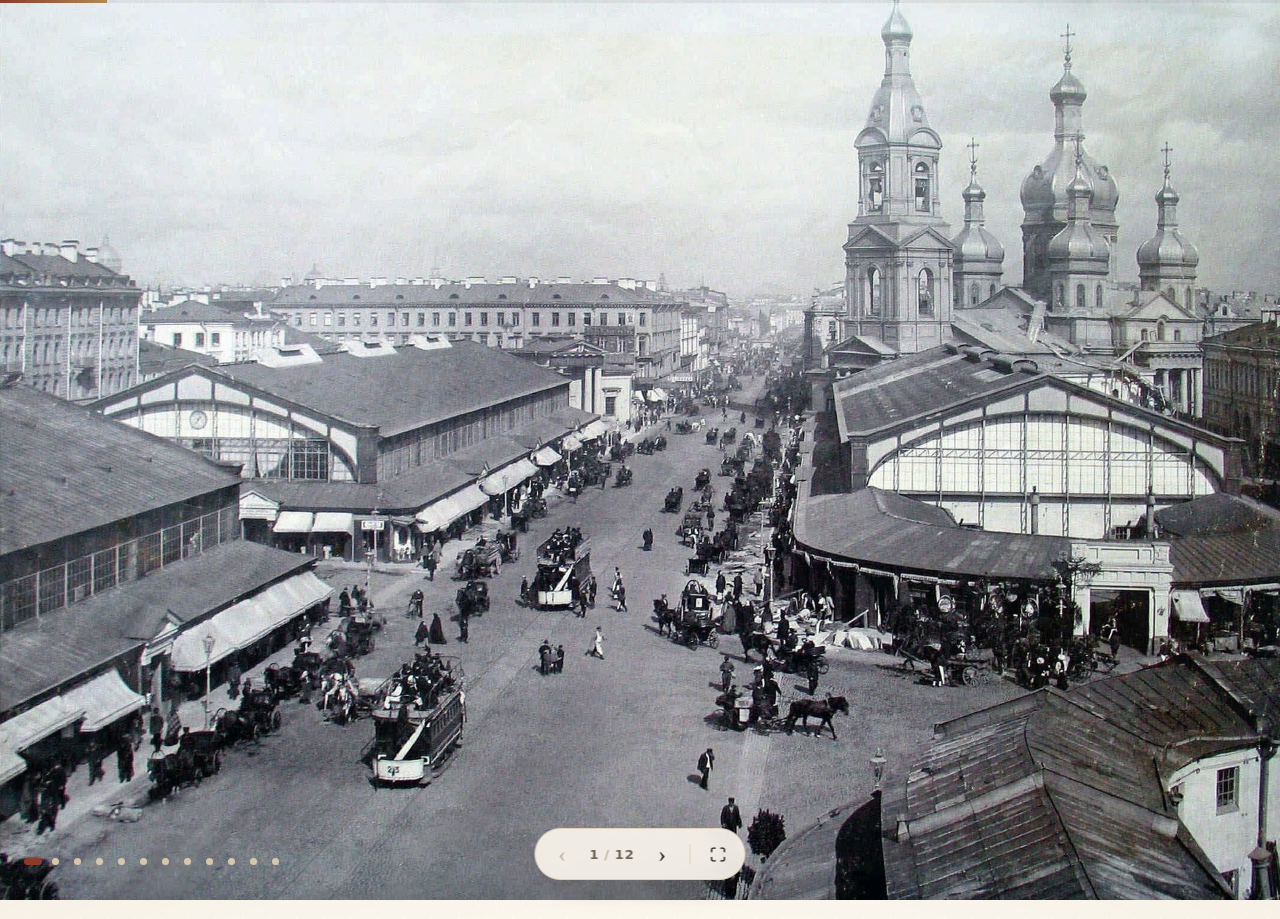
==== commit ae282d49: "Add files via upload" ====
--- a/index.html
+++ b/index.html
@@ -229,9 +229,49 @@
         <div class="verdict">
           <p>Семья дала Родиону веру в собственную исключительность и не дала человека, с которым можно говорить прямо. Первым таким человеком стала Соня — чужая.</p>
         </div>
-        <p class="sources">Цитаты — по тексту романа (ч. 1, гл. 1, 3, 4; ч. 3, гл. 3; ч. 4, гл. 3; ч. 6, гл. 7; эпилог I). Иллюстрации — П. М. Боклевский, В. Порфирьев; фото — общественное достояние, кроме снимка дома (A. Savin, CC BY-SA 3.0).</p>
       </div>
       <span class="slide__num" aria-hidden="true">10</span>
+    </section>
+
+    <!-- 11. ИСТОЧНИКИ -->
+    <section class="slide slide--plain" data-slide="11">
+      <div class="slide__content">
+        <p class="slide__kicker">11 · Источники</p>
+        <h2 class="slide__title">На чём построена работа</h2>
+        <div class="srcgrid">
+          <div>
+            <h3>Текст</h3>
+            <ul>
+              <li>Ф. М. Достоевский. «Преступление и наказание». 1866.</li>
+              <li>Цитаты: ч. 1, гл. 1, 3, 4; ч. 3, гл. 3; ч. 4, гл. 3; ч. 6, гл. 7; эпилог I.</li>
+              <li>Текст романа сверен по Викитеке — ru.wikisource.org.</li>
+            </ul>
+          </div>
+          <div>
+            <h3>Изображения</h3>
+            <ul>
+              <li>П. М. Боклевский. Раскольников, Дуня, Лужин, Соня. 1880-е.</li>
+              <li>В. Порфирьев. Раскольников и мещанин. 1881.</li>
+              <li>Ф. Перро. Сенная площадь. Литография, 1841.</li>
+              <li>П. Н. Орленев в роли Раскольникова. Фото 1899.</li>
+              <li>Каторжники в Сибири. Фото 1885. Библиотека Конгресса.</li>
+              <li>Дом на Гражданской, 19. Фото A. Savin, CC BY-SA 3.0.</li>
+            </ul>
+          </div>
+        </div>
+        <p class="srcnote">Все изображения взяты с Викисклада. Кроме фотографии дома, они в общественном достоянии.</p>
+      </div>
+      <span class="slide__num" aria-hidden="true">11</span>
+    </section>
+
+    <!-- 12. СПАСИБО -->
+    <section class="slide slide--thanks" data-slide="12">
+      <div class="thanks">
+        <p class="thanks__kicker">Тема 7 · «Преступление и наказание»</p>
+        <h2 class="thanks__title">Спасибо за внимание</h2>
+        <div class="thanks__rule" aria-hidden="true"></div>
+        <p class="thanks__note">История семьи Раскольниковых</p>
+      </div>
     </section>
 
   </main>
@@ -240,7 +280,7 @@
 
   <div class="controls">
     <button class="controls__btn" id="prev" type="button" aria-label="Предыдущий слайд">‹</button>
-    <span class="controls__counter" aria-live="polite"><span id="current">1</span><span class="slash">/</span><span id="total">10</span></span>
+    <span class="controls__counter" aria-live="polite"><span id="current">1</span><span class="slash">/</span><span id="total">12</span></span>
     <button class="controls__btn" id="next" type="button" aria-label="Следующий слайд">›</button>
     <span class="controls__sep" aria-hidden="true"></span>
     <button class="controls__btn controls__btn--icon" id="fullscreen" type="button" aria-label="Полный экран" title="Полный экран (F)" aria-pressed="false">
--- a/style.css
+++ b/style.css
@@ -30,10 +30,11 @@
   color: var(--ink);
   background-color: var(--paper);
   background-image:
+    radial-gradient(130% 100% at 50% 42%, rgba(255, 253, 247, 0.42) 40%, rgba(230, 217, 195, 0.5) 100%),
     radial-gradient(rgba(140, 118, 88, 0.05) 1px, transparent 1px),
     radial-gradient(rgba(255, 255, 255, 0.55) 1px, transparent 1px);
-  background-size: 27px 27px, 27px 27px;
-  background-position: 0 0, 13px 13px;
+  background-size: 100% 100%, 27px 27px, 27px 27px;
+  background-position: center, 0 0, 13px 13px;
   overflow: hidden;
 }
 
@@ -56,6 +57,35 @@
 }
 
 .slide.is-active { opacity: 1; visibility: visible; z-index: 2; }
+
+/* Тонкая рамка и уголки — чтобы поля не выглядели пустыми */
+
+.slide:not(.slide--title)::before {
+  content: "";
+  position: absolute;
+  inset: 2.6vh 2vw;
+  border: 1px solid rgba(140, 118, 88, 0.18);
+  pointer-events: none;
+  z-index: 0;
+}
+
+.slide:not(.slide--title)::after {
+  content: "";
+  position: absolute;
+  inset: 2.6vh 2vw;
+  pointer-events: none;
+  z-index: 0;
+  opacity: 0.5;
+  background:
+    linear-gradient(var(--gold), var(--gold)) left top / 26px 1px no-repeat,
+    linear-gradient(var(--gold), var(--gold)) left top / 1px 26px no-repeat,
+    linear-gradient(var(--gold), var(--gold)) right top / 26px 1px no-repeat,
+    linear-gradient(var(--gold), var(--gold)) right top / 1px 26px no-repeat,
+    linear-gradient(var(--gold), var(--gold)) left bottom / 26px 1px no-repeat,
+    linear-gradient(var(--gold), var(--gold)) left bottom / 1px 26px no-repeat,
+    linear-gradient(var(--gold), var(--gold)) right bottom / 26px 1px no-repeat,
+    linear-gradient(var(--gold), var(--gold)) right bottom / 1px 26px no-repeat;
+}
 
 .slide--flip .plate { order: 2; }
 .slide--flip .slide__content { order: 1; }
@@ -308,6 +338,123 @@
   line-height: 1.5;
   color: var(--muted);
   max-width: 56ch;
+}
+
+/* ---------- Слайды без картинок: источники и финал ---------- */
+
+.slide--plain {
+  grid-template-columns: minmax(0, 1fr);
+  justify-items: center;
+}
+
+.slide--plain .slide__content {
+  max-width: 980px;
+  width: 100%;
+}
+
+.srcgrid {
+  display: grid;
+  grid-template-columns: repeat(2, minmax(0, 1fr));
+  gap: 1.4vh 3.4vw;
+  margin-top: 1.2vh;
+}
+
+.srcgrid h3 {
+  font-family: var(--sans);
+  font-size: 11.5px;
+  font-weight: 700;
+  letter-spacing: 0.16em;
+  text-transform: uppercase;
+  color: var(--accent);
+  margin-bottom: 0.9vh;
+  padding-bottom: 0.7vh;
+  border-bottom: 1px solid var(--line);
+}
+
+.srcgrid ul {
+  list-style: none;
+  display: flex;
+  flex-direction: column;
+  gap: 0.8vh;
+}
+
+.srcgrid li {
+  position: relative;
+  padding-left: 15px;
+  font-size: clamp(12.5px, 0.94vw, 15px);
+  line-height: 1.42;
+  color: var(--ink-soft);
+}
+
+.srcgrid li::before {
+  content: "";
+  position: absolute;
+  left: 0;
+  top: 0.66em;
+  width: 6px;
+  height: 1.2px;
+  background: var(--gold);
+}
+
+.srcnote {
+  margin-top: 2.2vh;
+  font-size: 11.5px;
+  line-height: 1.5;
+  color: var(--muted);
+}
+
+/* Финальный слайд */
+
+.slide--thanks {
+  grid-template-columns: minmax(0, 1fr);
+  place-items: center;
+  text-align: center;
+}
+
+.thanks { max-width: 1400px; }
+
+.thanks__kicker {
+  font-size: 12px;
+  font-weight: 700;
+  letter-spacing: 0.24em;
+  text-transform: uppercase;
+  color: var(--accent);
+}
+
+.thanks__title {
+  font-family: var(--serif);
+  font-size: clamp(52px, 7.4vw, 110px);
+  font-weight: 700;
+  line-height: 1.04;
+  letter-spacing: -0.01em;
+  margin: 2.6vh 0 2.2vh;
+  text-wrap: balance;
+}
+
+.thanks__rule {
+  position: relative;
+  width: 120px;
+  height: 1px;
+  margin: 0 auto 2.4vh;
+  background: var(--gold);
+}
+
+.thanks__rule::after {
+  content: "";
+  position: absolute;
+  left: 50%;
+  top: 50%;
+  width: 7px;
+  height: 7px;
+  background: var(--accent);
+  transform: translate(-50%, -50%) rotate(45deg);
+}
+
+.thanks__note {
+  font-family: var(--serif);
+  font-style: italic;
+  font-size: clamp(16px, 1.5vw, 22px);
+  color: var(--muted);
 }
 
 /* ---------- Появление ---------- */
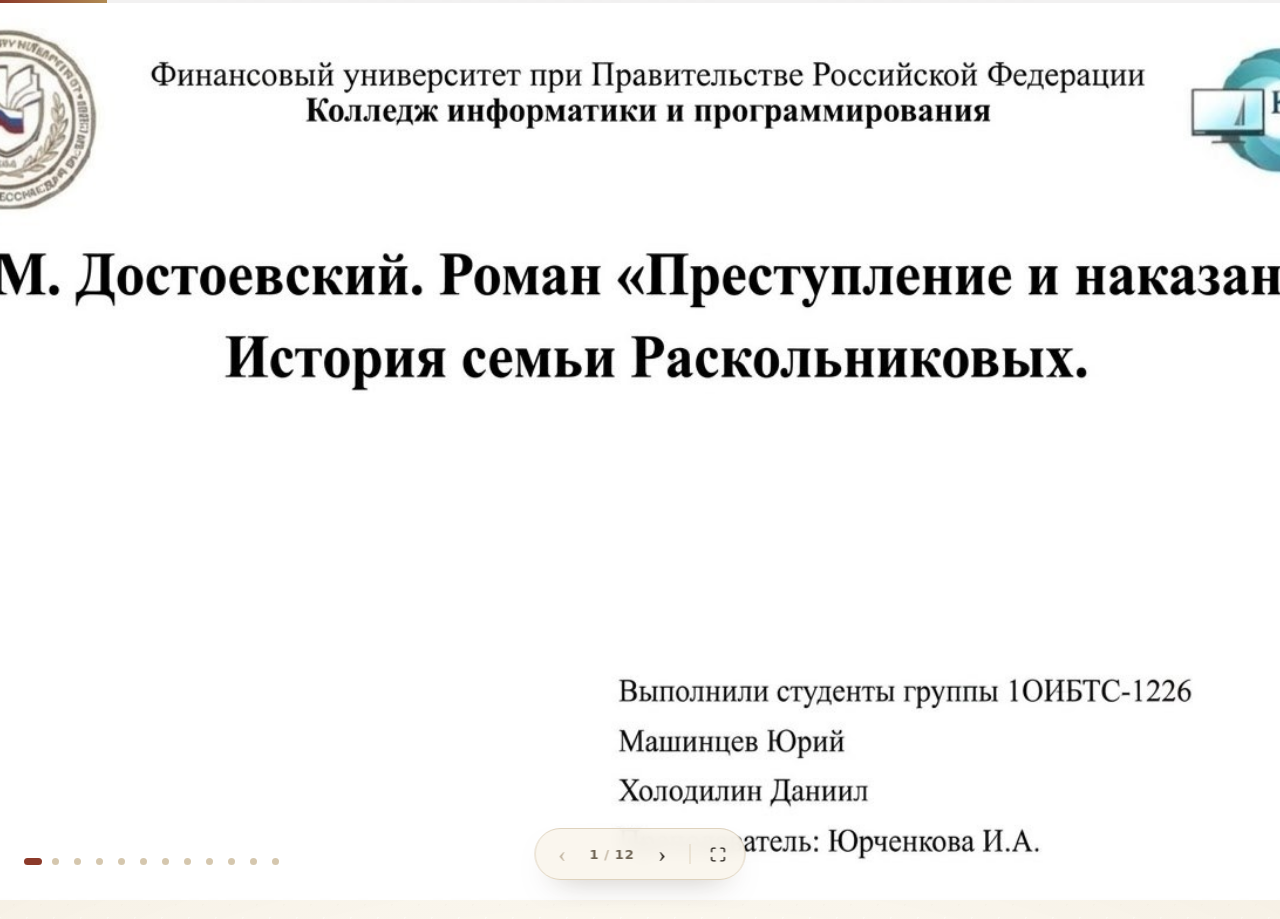
==== commit f5073e8b: "Update index.html" ====
--- a/index.html
+++ b/index.html
@@ -3,7 +3,7 @@
 <head>
   <meta charset="UTF-8">
   <meta name="viewport" content="width=device-width, initial-scale=1.0">
-  <title>История семьи Раскольниковых — презентация по литературе</title>
+  <title>История семьи Раскольниковых - презентация по литературе</title>
   <meta name="description" content="История семьи Раскольниковых в романе Ф. М. Достоевского «Преступление и наказание»: состав, положение, быт, отношения и судьба после преступления.">
   <link rel="stylesheet" href="style.css">
 </head>
@@ -32,7 +32,7 @@
         <ul class="slide__list">
           <li>Мать — Пульхерия Александровна, вдова, живёт в провинции.</li>
           <li>Дочь — Авдотья Романовна, Дуня, младшая сестра.</li>
-          <li>Сын — Родион Романович, студент, живёт в Петербурге отдельно.</li>
+          <li>Сын - Родион Романович, студент, живёт в Петербурге отдельно.</li>
         </ul>
         <blockquote class="quote">
           <p>«Ты знаешь, как я люблю тебя; ты один у нас, у меня и у Дуни, ты наше все, вся надежда, упование наше».</p>
@@ -53,14 +53,14 @@
         <h2 class="slide__title">Всё считано до рубля</h2>
         <p class="slide__lead">Семья живёт на пенсию матери и на жалованье Дуни. Никакого состояния у них нет: денег хватает только на самое необходимое.</p>
         <ul class="slide__list">
-          <li>Пенсия матери — сто двадцать рублей в год.</li>
+          <li>Пенсия матери - сто двадцать рублей в год.</li>
           <li>Пятнадцать рублей она заняла у местного купца, чтобы послать сыну.</li>
           <li>Дуня взяла сто рублей вперёд у Свидригайловых и теперь у них в долгу.</li>
           <li>Отцовские часы Родион заложил за рубль пятнадцать копеек.</li>
         </ul>
         <blockquote class="quote">
           <p>«Чем могла я с моими ста двадцатью рублями в год пенсиона помочь тебе?»</p>
-          <cite>Письмо Пульхерии Александровны — ч. 1, гл. 3</cite>
+          <cite>Письмо Пульхерии Александровны - ч. 1, гл. 3</cite>
         </blockquote>
       </div>
       <span class="slide__num" aria-hidden="true">03</span>
@@ -69,7 +69,7 @@
     <!-- 4. КАК ЖИЛИ -->
     <section class="slide" data-slide="4">
       <figure class="plate plate--cover">
-        <img class="plate__img" src="img/photo-04.jpg" alt="Дом на Гражданской улице, 19 — так называемый дом Раскольникова" decoding="async" onerror="this.onerror=null;this.src='img/pl-kamorka.svg';">
+        <img class="plate__img" src="img/photo-04.jpg" alt="Дом на Гражданской улице, 19 - называется буквально дом Раскольникова" decoding="async" onerror="this.onerror=null;this.src='img/pl-kamorka.svg';">
         <figcaption class="plate__cap">Дом на Гражданской улице, 19 — «дом Раскольникова».</figcaption>
       </figure>
       <div class="slide__content">
@@ -78,7 +78,7 @@
         <p class="slide__lead">Родион снимает комнату в пятиэтажном доме у Сенной. За неё он должен хозяйке.</p>
         <ul class="slide__list">
           <li>Он старается проскользнуть мимо кухни незамеченным.</li>
-          <li>До дома процентщицы — семьсот тридцать шагов; он сосчитал их сам.</li>
+          <li>До дома процентщицы - семьсот тридцать шагов; он сосчитал их сам.</li>
         </ul>
         <blockquote class="quote">
           <p>«Каморка его приходилась под самою кровлей высокого пятиэтажного дома и походила более на шкаф, чем на квартиру».</p>
@@ -97,7 +97,7 @@
       <div class="slide__content">
         <p class="slide__kicker">05 · Занятия</p>
         <h2 class="slide__title">Кто чем жил</h2>
-        <p class="slide__lead">Работают в семье женщины. Мать ведёт дом и пишет письма, Дуня служит, а Родион учится — точнее, должен учиться.</p>
+        <p class="slide__lead">Работают в семье женщины. Мать ведёт дом и пишет письма, Дуня служит, а Родион учится - точнее, должен учиться.</p>
         <ul class="slide__list">
           <li>Мать: хозяйство, письма сыну, экономия на всём.</li>
           <li>Дуня: место гувернантки у Свидригайловых, сто рублей взяты вперёд.</li>
@@ -105,7 +105,7 @@
         </ul>
         <blockquote class="quote">
           <p>«Тяжело за двести рублей всю жизнь в гувернантках по губерниям шляться...»</p>
-          <cite>Родион о сестре — ч. 1, гл. 4</cite>
+          <cite>Родион о сестре - ч. 1, гл. 4</cite>
         </blockquote>
       </div>
       <span class="slide__num" aria-hidden="true">05</span>
@@ -119,7 +119,7 @@
       </figure>
       <div class="slide__content">
         <p class="slide__kicker">06 · Мать и сын</p>
-        <h2 class="slide__title">Для неё он — вся надежда</h2>
+        <h2 class="slide__title">Для неё он - вся надежда</h2>
         <p class="slide__lead">Пульхерия Александровна живёт мыслью о старшем сыне. Она гордится им, ждёт его и не допускает мысли, что с ним что-то не так.</p>
         <ul class="slide__list">
           <li>Письмо начинается с любви и заканчивается надеждой на его будущее.</li>
@@ -127,7 +127,7 @@
           <li>При встрече она видит в нём прежнего мальчика и не замечает перемены.</li>
         </ul>
         <blockquote class="quote">
-          <p>«— Родя, милый мой, первенец ты мой, — говорила она, рыдая, — вот ты теперь такой же, как был маленький...»</p>
+          <p>«— Родя, милый мой, первенец ты мой, — говорила она, рыдая, - вот ты теперь такой же, как был маленький...»</p>
           <cite>ч. 6, гл. 7</cite>
         </blockquote>
       </div>
@@ -143,7 +143,7 @@
       <div class="slide__content">
         <p class="slide__kicker">07 · Сестра</p>
         <h2 class="slide__title">Она готова заплатить собой</h2>
-        <p class="slide__lead">Дуня соглашается выйти за Лужина — человека с деньгами и связями. Брак задуман ради брата: Лужин должен помочь ему в карьере.</p>
+        <p class="slide__lead">Дуня соглашается выйти за Лужина - человека с деньгами и связями. Брак задуман ради брата: Лужин должен помочь ему в карьере.</p>
         <ul class="slide__list">
           <li>Перед решением она всю ночь не спала и молилась, а утром объявила о согласии.</li>
           <li>На разговоры о жертве отвечает, что выходит замуж для себя.</li>
@@ -170,7 +170,7 @@
         <ul class="slide__list">
           <li>Он требует: «Оставьте меня! Оставьте меня одного!»</li>
           <li>В мыслях он злится на них и называет это ненавистью.</li>
-          <li>О преступлении матери он не говорит ничего — ни до признания, ни после.</li>
+          <li>О преступлении матери он не говорит ничего - ни до признания, ни после.</li>
         </ul>
         <blockquote class="quote">
           <p>«...нам лучше бы на некоторое время разойтись. Я себя нехорошо чувствую, я не спокоен... Оставьте меня! Оставьте меня одного!»</p>
@@ -189,11 +189,11 @@
       <div class="slide__content">
         <p class="slide__kicker">09 · После преступления</p>
         <h2 class="slide__title">Кого он потерял</h2>
-        <p class="slide__lead">Преступление ударило по семье не меньше, чем по нему. Каждый заплатил свою часть — и никто не остался прежним.</p>
+        <p class="slide__lead">Преступление ударило по семье не меньше, чем по нему. Каждый заплатил свою часть - и никто не остался прежним.</p>
         <ul class="slide__list">
           <li>Мать заболевает, пока идёт суд, и через две недели умирает.</li>
           <li>Дуня через два месяца выходит за Разумихина и берёт заботы о брате на себя.</li>
-          <li>Родион идёт на каторгу; рядом с ним — Соня, чужая ему по крови.</li>
+          <li>Родион идёт на каторгу; рядом с ним - Соня, чужая ему по крови.</li>
         </ul>
         <blockquote class="quote">
           <p>«После тревожного дня, проведенного в беспрерывных фантазиях, в радостных грезах и слезах, в ночь она заболела и наутро была уже в жару и в бреду. Открылась горячка. Через две недели она умерла».</p>
@@ -227,7 +227,7 @@
           </div>
         </div>
         <div class="verdict">
-          <p>Семья дала Родиону веру в собственную исключительность и не дала человека, с которым можно говорить прямо. Первым таким человеком стала Соня — чужая.</p>
+          <p>Семья дала Родиону веру в собственную исключительность и не дала человека, с которым можно говорить прямо. Первым таким человеком стала Соня - чужая.</p>
         </div>
       </div>
       <span class="slide__num" aria-hidden="true">10</span>
